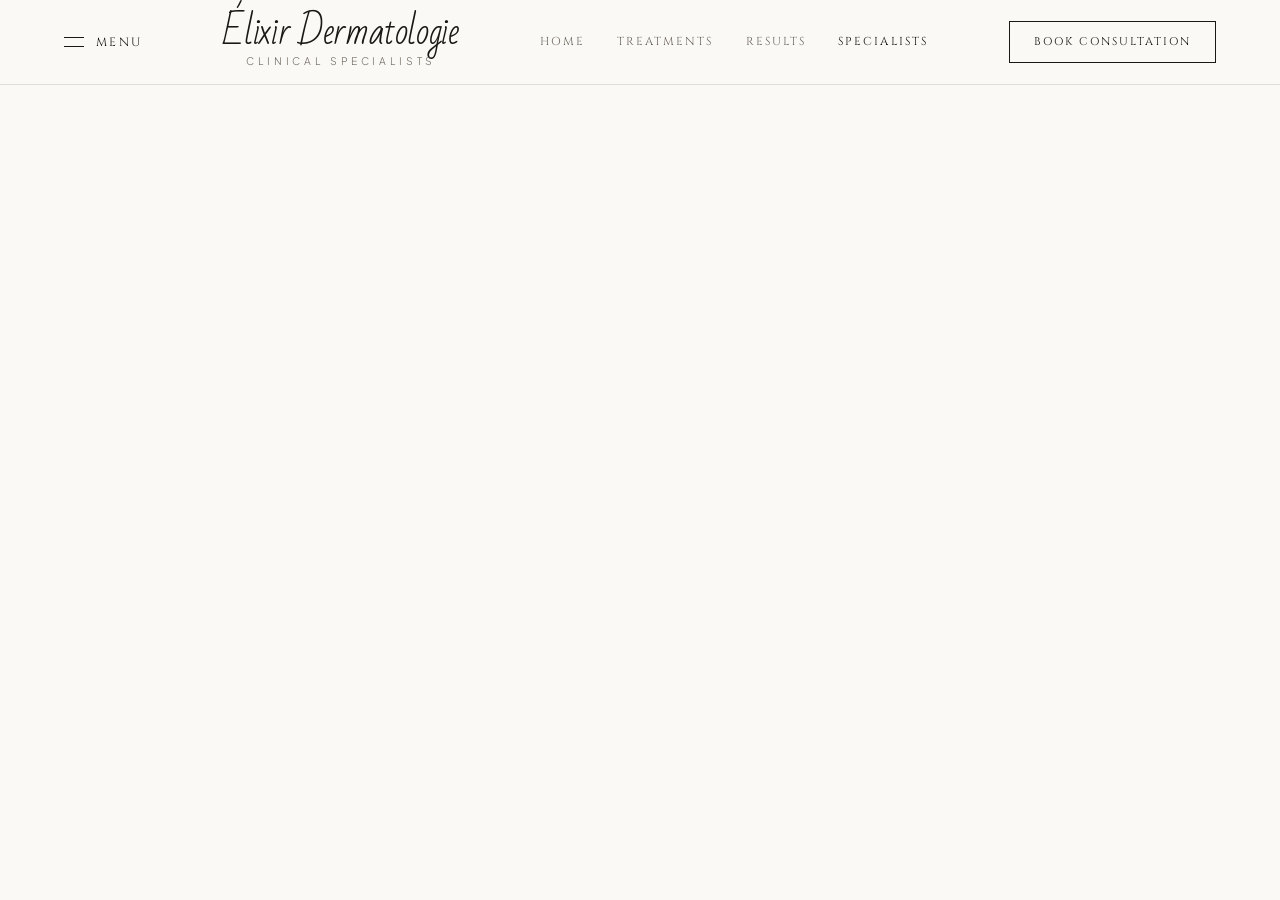
==== about.html @ de14e0e7 "Build luxury skincare treatments portfolio gallery with Bad Script typography and 4 master pages" ====
<!DOCTYPE html>
<html lang="en">
<head>
  <meta charset="UTF-8">
  <meta http-equiv="refresh" content="0; url=specialists.html">
  <title>Clinic Philosophy — Élixir Dermatologie</title>
  <link rel="stylesheet" href="css/style.css">
</head>
<body>
  <script>window.location.href = "specialists.html";</script>
</body>
</html>
---- css/style.css ----
@import url('https://fonts.googleapis.com/css2?family=Bad+Script&family=Cinzel:wght@400;500;600&family=Cormorant+Garamond:ital,wght@0,300;0,400;0,500;0,600;1,400&family=Plus+Jakarta+Sans:wght@300;400;500;600&display=swap');

:root {
  --bg-primary: #fbf9f5;
  --bg-secondary: #f4efe6;
  --bg-dark: #141210;
  --bg-card: #ffffff;
  --text-main: #1a1816;
  --text-muted: #6e675f;
  --text-light: #f4efe6;
  --text-light-muted: #a39c94;
  --border-color: rgba(26, 24, 22, 0.12);
  --border-light: rgba(244, 239, 230, 0.15);
  --accent: #b08968;
  --accent-hover: #8d6946;
  --accent-soft: rgba(176, 137, 104, 0.12);
  --font-serif: 'Cormorant Garamond', Georgia, serif;
  --font-sans: 'Plus Jakarta Sans', -apple-system, BlinkMacSystemFont, sans-serif;
  --font-display: 'Cinzel', serif;
  --font-script: 'Bad Script', cursive;
  --transition: all 0.4s cubic-bezier(0.16, 1, 0.3, 1);
  --shadow-subtle: 0 16px 40px rgba(26, 24, 22, 0.05);
  --shadow-hover: 0 24px 50px rgba(26, 24, 22, 0.09);
}

* {
  box-sizing: border-box;
  margin: 0;
  padding: 0;
}

html {
  scroll-behavior: smooth;
  font-size: 16px;
}

body {
  background-color: var(--bg-primary);
  color: var(--text-main);
  font-family: var(--font-sans);
  font-weight: 300;
  line-height: 1.7;
  letter-spacing: -0.01em;
  -webkit-font-smoothing: antialiased;
  overflow-x: hidden;
}

a {
  color: inherit;
  text-decoration: none;
  transition: var(--transition);
}

img {
  max-width: 100%;
  height: auto;
  display: block;
}

button, input, select, textarea {
  font-family: inherit;
  font-size: inherit;
}

.container {
  width: min(1320px, 90%);
  margin: 0 auto;
}

/* Handwritten Signature Script Typography */
.script, span.script, em.script {
  font-family: var(--font-script);
  font-style: normal;
  font-weight: 400;
  color: var(--accent);
  display: inline-block;
  font-size: 1.15em;
  line-height: 0.9;
  letter-spacing: 0;
}

.handwritten-note {
  font-family: var(--font-script);
  font-size: 1.35rem;
  color: var(--accent);
  line-height: 1.4;
  margin: 10px 0;
}

/* ==========================================================================
   Header & Gallery Navigation Overlay
   ========================================================================== */
.header-gallery {
  position: fixed;
  top: 0;
  left: 0;
  width: 100%;
  z-index: 100;
  background: rgba(251, 249, 245, 0.88);
  backdrop-filter: blur(18px);
  -webkit-backdrop-filter: blur(18px);
  border-bottom: 1px solid var(--border-color);
  transition: padding 0.3s ease, background 0.3s ease, height 0.3s ease;
}

.header-gallery.scrolled {
  background: rgba(251, 249, 245, 0.96);
  box-shadow: 0 10px 30px rgba(0, 0, 0, 0.04);
}

.header-inner {
  height: 84px;
  display: flex;
  align-items: center;
  justify-content: space-between;
  transition: height 0.3s ease;
}

.header-gallery.scrolled .header-inner {
  height: 68px;
}

.menu-trigger {
  display: flex;
  align-items: center;
  gap: 12px;
  background: none;
  border: none;
  cursor: pointer;
  font-family: var(--font-display);
  font-size: 0.75rem;
  letter-spacing: 0.2em;
  text-transform: uppercase;
  color: var(--text-main);
  padding: 8px 0;
}

.menu-trigger .menu-icon {
  width: 20px;
  height: 10px;
  display: flex;
  flex-direction: column;
  justify-content: space-between;
}

.menu-trigger .menu-icon span {
  display: block;
  height: 1px;
  width: 100%;
  background-color: var(--text-main);
  transition: var(--transition);
}

.menu-trigger:hover .menu-icon span:first-child {
  transform: translateY(2px);
}
.menu-trigger:hover .menu-icon span:last-child {
  transform: translateY(-2px);
}

.brand-logo {
  text-align: center;
}

.brand-logo a {
  font-family: var(--font-script);
  font-size: 2.2rem;
  font-weight: 400;
  letter-spacing: -0.01em;
  color: var(--text-main);
  display: block;
  line-height: 1;
  transition: var(--transition);
}

.brand-logo a:hover {
  color: var(--accent);
}

.brand-logo span {
  display: block;
  font-family: var(--font-sans);
  font-size: 0.65rem;
  letter-spacing: 0.35em;
  text-transform: uppercase;
  color: var(--text-muted);
  margin-top: 2px;
}

.nav-links-desktop {
  display: flex;
  align-items: center;
  gap: 32px;
}

.nav-links-desktop a {
  font-family: var(--font-display);
  font-size: 0.72rem;
  letter-spacing: 0.18em;
  text-transform: uppercase;
  color: var(--text-muted);
  transition: var(--transition);
}

.nav-links-desktop a:hover,
.nav-links-desktop a.active {
  color: var(--text-main);
}

.header-cta {
  display: inline-flex;
  align-items: center;
  justify-content: center;
  padding: 10px 24px;
  border: 1px solid var(--text-main);
  font-family: var(--font-display);
  font-size: 0.7rem;
  letter-spacing: 0.18em;
  text-transform: uppercase;
  color: var(--text-main);
  transition: var(--transition);
}

.header-cta:hover {
  background-color: var(--text-main);
  color: var(--bg-primary);
  box-shadow: 0 8px 20px rgba(0, 0, 0, 0.1);
}

/* Fullscreen Gallery Overlay */
.gallery-overlay {
  position: fixed;
  top: 0;
  left: 0;
  width: 100%;
  height: 100vh;
  background-color: var(--bg-dark);
  color: var(--text-light);
  z-index: 1000;
  opacity: 0;
  visibility: hidden;
  transition: opacity 0.5s cubic-bezier(0.16, 1, 0.3, 1), visibility 0.5s;
  overflow-y: auto;
}

.gallery-overlay.active {
  opacity: 1;
  visibility: visible;
}

.overlay-header {
  height: 84px;
  display: flex;
  align-items: center;
  justify-content: space-between;
  border-bottom: 1px solid var(--border-light);
}

.close-trigger {
  background: none;
  border: none;
  color: var(--text-light);
  font-family: var(--font-display);
  font-size: 0.75rem;
  letter-spacing: 0.2em;
  cursor: pointer;
  display: flex;
  align-items: center;
  gap: 10px;
}

.overlay-body {
  display: grid;
  grid-template-columns: 1.5fr 1fr;
  gap: 60px;
  padding: 80px 0;
}

.overlay-nav {
  display: flex;
  flex-direction: column;
  gap: 20px;
}

.overlay-nav a {
  font-family: var(--font-serif);
  font-size: clamp(2.2rem, 5vw, 4rem);
  font-weight: 300;
  color: var(--text-light-muted);
  display: flex;
  align-items: baseline;
  gap: 24px;
  transition: var(--transition);
  padding-bottom: 12px;
  border-bottom: 1px solid rgba(255, 255, 255, 0.05);
}

.overlay-nav a span.num {
  font-family: var(--font-sans);
  font-size: 0.85rem;
  letter-spacing: 0.2em;
  color: var(--accent);
}

.overlay-nav a:hover,
.overlay-nav a.active {
  color: var(--text-light);
  padding-left: 20px;
  border-bottom-color: var(--accent);
}

.overlay-info {
  display: flex;
  flex-direction: column;
  justify-content: space-between;
  border-left: 1px solid var(--border-light);
  padding-left: 40px;
}

.overlay-info h4 {
  font-family: var(--font-display);
  font-size: 0.8rem;
  letter-spacing: 0.25em;
  text-transform: uppercase;
  color: var(--accent);
  margin-bottom: 20px;
}

.overlay-info p {
  color: var(--text-light-muted);
  font-size: 0.95rem;
  line-height: 1.8;
  margin-bottom: 30px;
}

.overlay-meta-item {
  margin-bottom: 24px;
}

.overlay-meta-item span {
  display: block;
  font-size: 0.75rem;
  letter-spacing: 0.15em;
  text-transform: uppercase;
  color: var(--text-light-muted);
  margin-bottom: 4px;
}

.overlay-meta-item strong {
  font-family: var(--font-serif);
  font-size: 1.25rem;
  font-weight: 400;
  color: var(--text-light);
}

/* ==========================================================================
   Typography & Common Elements
   ========================================================================== */
.eyebrow {
  font-family: var(--font-display);
  font-size: 0.75rem;
  letter-spacing: 0.3em;
  text-transform: uppercase;
  color: var(--accent);
  margin-bottom: 16px;
  display: block;
}

h1, h2, h3, h4 {
  font-family: var(--font-serif);
  font-weight: 300;
  line-height: 1.15;
  color: var(--text-main);
}

h1 {
  font-size: clamp(2.8rem, 5.8vw, 5.2rem);
  letter-spacing: -0.02em;
}

h2 {
  font-size: clamp(2.2rem, 3.8vw, 3.6rem);
}

h3 {
  font-size: clamp(1.6rem, 2.5vw, 2.2rem);
}

p.lead {
  font-size: 1.15rem;
  color: var(--text-muted);
  line-height: 1.8;
  font-weight: 300;
}

/* Buttons */
.btn-gallery {
  display: inline-flex;
  align-items: center;
  gap: 16px;
  padding: 16px 36px;
  border: 1px solid var(--text-main);
  background: transparent;
  color: var(--text-main);
  font-family: var(--font-display);
  font-size: 0.75rem;
  letter-spacing: 0.2em;
  text-transform: uppercase;
  cursor: pointer;
  transition: var(--transition);
}

.btn-gallery:hover {
  background-color: var(--text-main);
  color: var(--bg-primary);
  box-shadow: 0 10px 25px rgba(0, 0, 0, 0.1);
}

.btn-gallery.btn-dark {
  border-color: var(--text-light);
  color: var(--text-light);
}

.btn-gallery.btn-dark:hover {
  background-color: var(--text-light);
  color: var(--bg-dark);
}

.btn-gallery.btn-accent {
  border-color: var(--accent);
  background-color: var(--accent);
  color: #ffffff;
}

.btn-gallery.btn-accent:hover {
  background-color: var(--accent-hover);
  border-color: var(--accent-hover);
  box-shadow: 0 10px 25px rgba(176, 137, 104, 0.3);
}

.link-arrow {
  display: inline-flex;
  align-items: center;
  gap: 8px;
  font-family: var(--font-display);
  font-size: 0.75rem;
  letter-spacing: 0.2em;
  text-transform: uppercase;
  color: var(--text-main);
  border-bottom: 1px solid var(--border-color);
  padding-bottom: 4px;
}

.link-arrow:hover {
  color: var(--accent);
  border-bottom-color: var(--accent);
  gap: 14px;
}

/* Modal Popup */
.modal-wrapper {
  position: fixed;
  top: 0;
  left: 0;
  width: 100%;
  height: 100vh;
  background-color: rgba(20, 18, 16, 0.85);
  backdrop-filter: blur(12px);
  z-index: 2000;
  display: flex;
  align-items: center;
  justify-content: center;
  opacity: 0;
  visibility: hidden;
  transition: opacity 0.4s ease, visibility 0.4s;
  padding: 20px;
}

.modal-wrapper.active {
  opacity: 1;
  visibility: visible;
}

.modal-content-box {
  background-color: var(--bg-primary);
  border: 1px solid var(--border-color);
  width: min(840px, 95%);
  max-height: 90vh;
  overflow-y: auto;
  padding: 50px;
  position: relative;
  box-shadow: 0 30px 60px rgba(0, 0, 0, 0.25);
}

.modal-close-btn {
  position: absolute;
  top: 24px;
  right: 24px;
  background: none;
  border: none;
  font-size: 1.5rem;
  cursor: pointer;
  color: var(--text-main);
}

/* Page Layout & Sections */
.page-wrapper {
  padding-top: 84px;
}

.section-padding {
  padding: 110px 0;
}

.section-padding-sm {
  padding: 60px 0;
}

.border-top {
  border-top: 1px solid var(--border-color);
}

.border-bottom {
  border-bottom: 1px solid var(--border-color);
}

.bg-secondary {
  background-color: var(--bg-secondary);
}

.bg-dark {
  background-color: var(--bg-dark);
  color: var(--text-light);
}

.bg-dark h1, .bg-dark h2, .bg-dark h3, .bg-dark h4 {
  color: var(--text-light);
}

.bg-dark .eyebrow {
  color: var(--accent);
}

.bg-dark p {
  color: var(--text-light-muted);
}

/* Scroll Reveal Animations */
.reveal {
  opacity: 0;
  transform: translateY(30px);
  transition: opacity 0.8s cubic-bezier(0.16, 1, 0.3, 1), transform 0.8s cubic-bezier(0.16, 1, 0.3, 1);
}

.reveal.active {
  opacity: 1;
  transform: translateY(0);
}

/* Editorial Hero */
.hero-editorial {
  padding: 100px 0 80px;
  position: relative;
}

.hero-grid {
  display: grid;
  grid-template-columns: 1.1fr 0.9fr;
  gap: 70px;
  align-items: center;
}

.hero-content h1 {
  margin-bottom: 24px;
}

.hero-content p {
  margin-bottom: 40px;
  max-width: 580px;
}

.hero-stats {
  display: grid;
  grid-template-columns: repeat(3, 1fr);
  gap: 30px;
  margin-top: 50px;
  padding-top: 35px;
  border-top: 1px solid var(--border-color);
}

.stat-item span {
  display: block;
  font-family: var(--font-display);
  font-size: 0.7rem;
  letter-spacing: 0.2em;
  text-transform: uppercase;
  color: var(--text-muted);
  margin-bottom: 6px;
}

.stat-item strong {
  font-family: var(--font-serif);
  font-size: 2.4rem;
  font-weight: 300;
  color: var(--text-main);
}

.hero-image-wrapper {
  position: relative;
}

.hero-image-frame {
  position: relative;
  overflow: hidden;
  padding-bottom: 130%;
  border: 1px solid var(--border-color);
  box-shadow: var(--shadow-subtle);
  transition: var(--transition);
}

.hero-image-frame img {
  position: absolute;
  top: 0;
  left: 0;
  width: 100%;
  height: 100%;
  object-fit: cover;
  transition: transform 1.2s cubic-bezier(0.16, 1, 0.3, 1);
}

.hero-image-frame:hover img {
  transform: scale(1.05);
}

.hero-image-caption {
  position: absolute;
  bottom: -25px;
  left: -25px;
  background-color: var(--bg-primary);
  border: 1px solid var(--border-color);
  padding: 20px 28px;
  max-width: 300px;
  box-shadow: var(--shadow-subtle);
}

.hero-image-caption span {
  font-family: var(--font-display);
  font-size: 0.65rem;
  letter-spacing: 0.25em;
  text-transform: uppercase;
  color: var(--accent);
  display: block;
  margin-bottom: 4px;
}

.hero-image-caption p {
  font-family: var(--font-serif);
  font-size: 1.15rem;
  color: var(--text-main);
  line-height: 1.3;
}

/* Treatment Spotlight Section */
.spotlight-grid {
  display: grid;
  grid-template-columns: 1fr 1fr;
  gap: 80px;
  align-items: center;
}

.spotlight-media {
  position: relative;
  padding-bottom: 110%;
  overflow: hidden;
  border: 1px solid var(--border-color);
  box-shadow: var(--shadow-subtle);
}

.spotlight-media img {
  position: absolute;
  top: 0;
  left: 0;
  width: 100%;
  height: 100%;
  object-fit: cover;
  transition: transform 1s cubic-bezier(0.16, 1, 0.3, 1);
}

.spotlight-media:hover img {
  transform: scale(1.04);
}

.spotlight-details {
  padding-left: 20px;
}

.treatment-meta-badge {
  display: inline-flex;
  align-items: center;
  gap: 12px;
  font-family: var(--font-display);
  font-size: 0.7rem;
  letter-spacing: 0.25em;
  text-transform: uppercase;
  color: var(--accent);
  margin-bottom: 20px;
}

.spotlight-details h2 {
  margin-bottom: 24px;
}

.spotlight-features {
  margin: 35px 0;
  display: flex;
  flex-direction: column;
  gap: 18px;
}

.feature-item {
  display: flex;
  align-items: flex-start;
  gap: 16px;
  padding-bottom: 16px;
  border-bottom: 1px solid var(--border-color);
}

.feature-item .num {
  font-family: var(--font-display);
  font-size: 0.75rem;
  color: var(--accent);
  margin-top: 4px;
}

.feature-item h4 {
  font-size: 1.2rem;
  margin-bottom: 2px;
}

.feature-item p {
  font-size: 0.9rem;
  color: var(--text-muted);
}

/* Category Filter Bar */
.filter-bar {
  display: flex;
  align-items: center;
  justify-content: center;
  gap: 16px;
  flex-wrap: wrap;
  margin-bottom: 60px;
}

.filter-btn {
  background: none;
  border: 1px solid var(--border-color);
  padding: 10px 24px;
  font-family: var(--font-display);
  font-size: 0.7rem;
  letter-spacing: 0.2em;
  text-transform: uppercase;
  color: var(--text-muted);
  cursor: pointer;
  transition: var(--transition);
}

.filter-btn:hover,
.filter-btn.active {
  background-color: var(--text-main);
  color: var(--bg-primary);
  border-color: var(--text-main);
  box-shadow: 0 6px 15px rgba(0, 0, 0, 0.08);
}

/* Gallery Grid (Thin Borders) */
.gallery-grid {
  display: grid;
  grid-template-columns: repeat(3, 1fr);
  gap: 40px;
}

.gallery-grid-2 {
  grid-template-columns: repeat(2, 1fr);
}

.gallery-card {
  background-color: var(--bg-primary);
  border: 1px solid var(--border-color);
  transition: var(--transition);
  display: flex;
  flex-direction: column;
}

.gallery-card:hover {
  border-color: var(--text-main);
  transform: translateY(-6px);
  box-shadow: var(--shadow-hover);
}

.card-media {
  position: relative;
  padding-bottom: 125%;
  overflow: hidden;
  background-color: #eee;
}

.card-media img {
  position: absolute;
  top: 0;
  left: 0;
  width: 100%;
  height: 100%;
  object-fit: cover;
  transition: transform 0.8s cubic-bezier(0.16, 1, 0.3, 1);
}

.gallery-card:hover .card-media img {
  transform: scale(1.06);
}

.card-category {
  position: absolute;
  top: 20px;
  left: 20px;
  background-color: rgba(251, 249, 245, 0.92);
  backdrop-filter: blur(8px);
  padding: 6px 14px;
  font-family: var(--font-display);
  font-size: 0.65rem;
  letter-spacing: 0.2em;
  text-transform: uppercase;
  color: var(--text-main);
}

.card-content {
  padding: 30px 24px;
  display: flex;
  flex-direction: column;
  flex-grow: 1;
}

.card-code {
  font-family: var(--font-display);
  font-size: 0.65rem;
  letter-spacing: 0.25em;
  color: var(--accent);
  margin-bottom: 8px;
}

.card-content h3 {
  margin-bottom: 12px;
}

.card-content p {
  font-size: 0.9rem;
  color: var(--text-muted);
  line-height: 1.6;
  margin-bottom: 24px;
  flex-grow: 1;
}

.card-footer {
  display: flex;
  align-items: center;
  justify-content: space-between;
  padding-top: 18px;
  border-top: 1px solid var(--border-color);
  font-size: 0.8rem;
  color: var(--text-muted);
}

/* Before / After Clinical Slider & Storytelling */
.before-after-container {
  position: relative;
  width: 100%;
  max-width: 960px;
  margin: 0 auto;
  aspect-ratio: 16 / 9;
  overflow: hidden;
  border: 1px solid var(--border-color);
  user-select: none;
  box-shadow: var(--shadow-subtle);
}

.ba-image {
  position: absolute;
  top: 0;
  left: 0;
  width: 100%;
  height: 100%;
}

.ba-image img {
  width: 100%;
  height: 100%;
  object-fit: cover;
  pointer-events: none;
}

.ba-before {
  z-index: 2;
  width: 50%;
  overflow: hidden;
}

.ba-before img {
  width: var(--ba-width, 960px);
  max-width: none;
}

.ba-label {
  position: absolute;
  bottom: 24px;
  padding: 6px 16px;
  background-color: rgba(20, 18, 16, 0.85);
  backdrop-filter: blur(8px);
  color: var(--text-light);
  font-family: var(--font-display);
  font-size: 0.65rem;
  letter-spacing: 0.25em;
  text-transform: uppercase;
  z-index: 4;
}

.ba-before .ba-label {
  left: 24px;
}

.ba-after .ba-label {
  right: 24px;
}

.ba-slider-handle {
  position: absolute;
  top: 0;
  bottom: 0;
  left: 50%;
  width: 2px;
  background-color: #ffffff;
  z-index: 5;
  cursor: ew-resize;
  transform: translateX(-50%);
}

.ba-handle-circle {
  position: absolute;
  top: 50%;
  left: 50%;
  transform: translate(-50%, -50%);
  width: 44px;
  height: 44px;
  border-radius: 50%;
  background-color: #ffffff;
  color: var(--bg-dark);
  display: flex;
  align-items: center;
  justify-content: center;
  box-shadow: 0 4px 20px rgba(0, 0, 0, 0.3);
  font-size: 0.8rem;
}

/* Specialist Showcase */
.specialist-card {
  display: grid;
  grid-template-columns: 0.9fr 1.1fr;
  gap: 60px;
  align-items: center;
  padding: 40px;
  background-color: var(--bg-card);
  border: 1px solid var(--border-color);
  margin-bottom: 40px;
  box-shadow: var(--shadow-subtle);
  transition: var(--transition);
}

.specialist-card:hover {
  box-shadow: var(--shadow-hover);
}

.specialist-portrait {
  position: relative;
  padding-bottom: 120%;
  overflow: hidden;
  border: 1px solid var(--border-color);
}

.specialist-portrait img {
  position: absolute;
  top: 0;
  left: 0;
  width: 100%;
  height: 100%;
  object-fit: cover;
  transition: transform 1s cubic-bezier(0.16, 1, 0.3, 1);
}

.specialist-card:hover .specialist-portrait img {
  transform: scale(1.04);
}

.specialist-info h3 {
  margin-bottom: 6px;
}

.specialist-title {
  font-family: var(--font-display);
  font-size: 0.75rem;
  letter-spacing: 0.2em;
  text-transform: uppercase;
  color: var(--accent);
  display: block;
  margin-bottom: 24px;
}

.specialist-bio {
  color: var(--text-muted);
  margin-bottom: 30px;
  line-height: 1.8;
}

.specialist-credentials {
  display: flex;
  gap: 30px;
  margin-bottom: 30px;
  padding: 20px 0;
  border-top: 1px solid var(--border-color);
  border-bottom: 1px solid var(--border-color);
}

.cred-item span {
  display: block;
  font-size: 0.75rem;
  color: var(--text-muted);
  text-transform: uppercase;
  letter-spacing: 0.1em;
}

.cred-item strong {
  font-family: var(--font-serif);
  font-size: 1.1rem;
  font-weight: 400;
  color: var(--text-main);
}

/* Forms & Inputs */
.form-group {
  margin-bottom: 24px;
}

.form-group label {
  display: block;
  font-family: var(--font-display);
  font-size: 0.75rem;
  letter-spacing: 0.2em;
  text-transform: uppercase;
  color: var(--text-main);
  margin-bottom: 8px;
}

.form-control {
  width: 100%;
  padding: 16px 20px;
  background-color: transparent;
  border: 1px solid var(--border-color);
  font-size: 0.95rem;
  color: var(--text-main);
  transition: var(--transition);
  outline: none;
}

.form-control:focus {
  border-color: var(--text-main);
  background-color: #ffffff;
  box-shadow: 0 0 0 4px rgba(176, 137, 104, 0.15);
}

.form-row {
  display: grid;
  grid-template-columns: 1fr 1fr;
  gap: 20px;
}

/* Luxury Editorial Footer */
.footer-editorial {
  background-color: var(--bg-dark);
  color: var(--text-light);
  padding: 120px 0 50px;
  border-top: 1px solid var(--border-light);
}

.footer-hero-callout {
  text-align: center;
  max-width: 750px;
  margin: 0 auto 90px;
}

.footer-hero-callout h2 {
  font-size: clamp(2.5rem, 5vw, 4.2rem);
  color: var(--text-light);
  margin-bottom: 24px;
}

.footer-hero-callout p {
  color: var(--text-light-muted);
  font-size: 1.1rem;
  margin-bottom: 40px;
}

.footer-nav-grid {
  display: grid;
  grid-template-columns: repeat(4, 1fr);
  gap: 30px;
  padding-bottom: 80px;
  border-bottom: 1px solid var(--border-light);
}

.footer-col h5 {
  font-family: var(--font-display);
  font-size: 0.75rem;
  letter-spacing: 0.25em;
  text-transform: uppercase;
  color: var(--accent);
  margin-bottom: 24px;
}

.footer-col ul {
  list-style: none;
}

.footer-col li {
  margin-bottom: 12px;
}

.footer-col a {
  font-size: 0.95rem;
  color: var(--text-light-muted);
}

.footer-col a:hover {
  color: var(--text-light);
  padding-left: 4px;
}

.footer-bottom {
  display: flex;
  align-items: center;
  justify-content: space-between;
  padding-top: 40px;
  font-size: 0.8rem;
  color: var(--text-light-muted);
}

.footer-bottom-links {
  display: flex;
  gap: 24px;
}

/* Responsive Styles */
@media (max-width: 1024px) {
  .hero-grid, .spotlight-grid, .specialist-card {
    grid-template-columns: 1fr;
    gap: 50px;
  }

  .gallery-grid {
    grid-template-columns: repeat(2, 1fr);
  }

  .overlay-body {
    grid-template-columns: 1fr;
  }

  .overlay-info {
    border-left: none;
    padding-left: 0;
    border-top: 1px solid var(--border-light);
    padding-top: 40px;
  }

  .nav-links-desktop {
    display: none;
  }

  .footer-nav-grid {
    grid-template-columns: repeat(2, 1fr);
  }
}

@media (max-width: 768px) {
  .gallery-grid, .gallery-grid-2 {
    grid-template-columns: 1fr;
  }

  .form-row {
    grid-template-columns: 1fr;
  }

  .footer-nav-grid {
    grid-template-columns: 1fr 1fr;
  }

  .footer-bottom {
    flex-direction: column;
    gap: 20px;
    align-items: flex-start;
  }

  .header-cta {
    padding: 8px 14px;
    font-size: 0.65rem;
  }

  .brand-logo a {
    font-size: 1.8rem;
  }
}
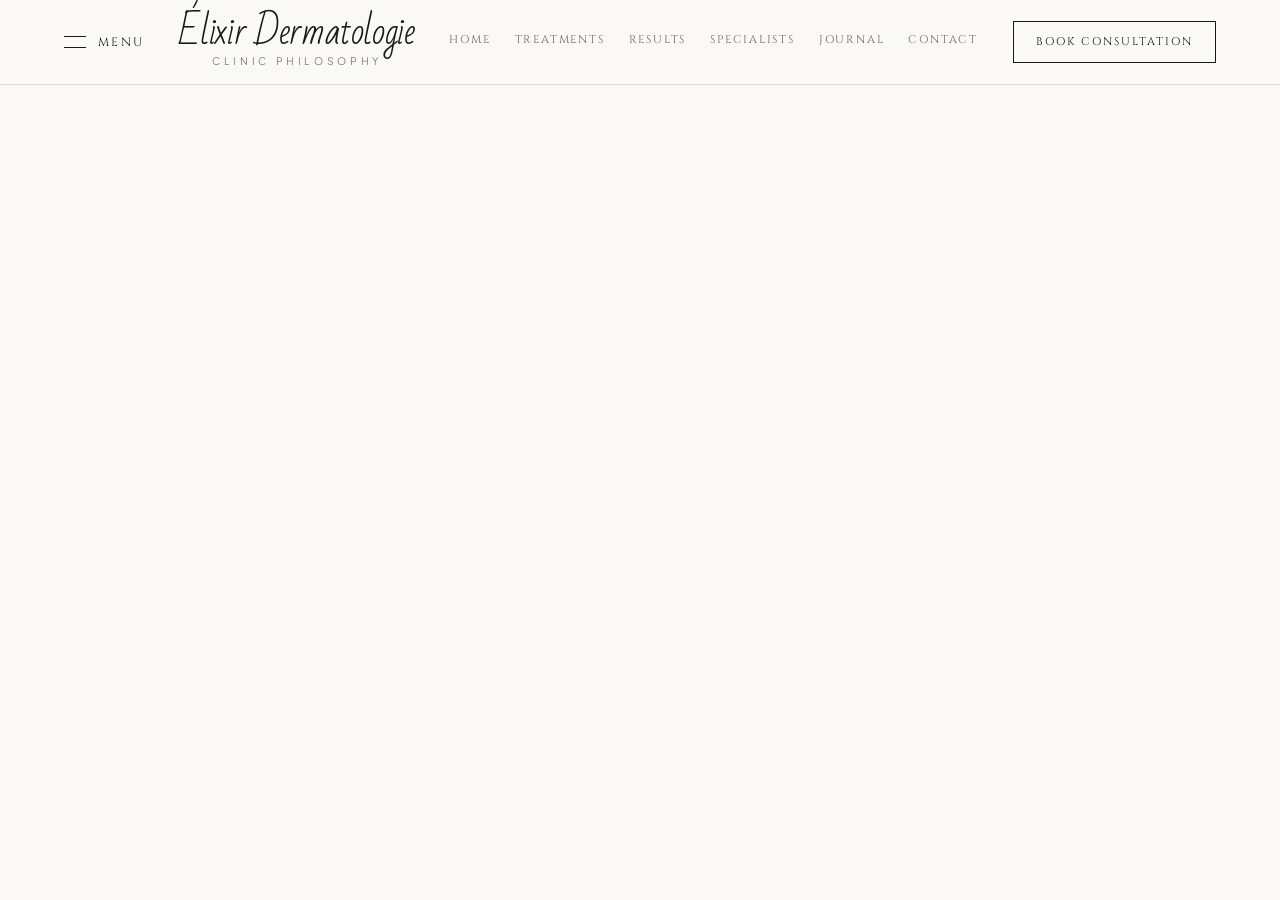
==== commit ec130ea3: "Populate all 14 pages with rich content, active nav highlighting, footer newsletter, 3 social SVG ic" ====
--- a/about.html
+++ b/about.html
@@ -2,11 +2,169 @@
 <html lang="en">
 <head>
   <meta charset="UTF-8">
-  <meta http-equiv="refresh" content="0; url=specialists.html">
-  <title>Clinic Philosophy — Élixir Dermatologie</title>
+  <meta name="viewport" content="width=device-width, initial-scale=1.0">
+  <title>About & Philosophy — Élixir Dermatologie</title>
+  <meta name="description" content="Discover our clinic philosophy, architectural studio spaces, scientific standards, and approach to medical skincare.">
   <link rel="stylesheet" href="css/style.css">
 </head>
 <body>
-  <script>window.location.href = "specialists.html";</script>
+
+  <!-- Header -->
+  <header class="header-gallery">
+    <div class="container header-inner">
+      <button class="menu-trigger" aria-label="Open Navigation Menu">
+        <div class="menu-icon">
+          <span></span>
+          <span></span>
+        </div>
+        <span>Menu</span>
+      </button>
+
+      <div class="brand-logo">
+        <a href="index.html">Élixir Dermatologie</a>
+        <span>Clinic Philosophy</span>
+      </div>
+
+      <nav class="nav-links-desktop">
+        <a href="index.html">Home</a>
+        <a href="treatments.html">Treatments</a>
+        <a href="results.html">Results</a>
+        <a href="specialists.html">Specialists</a>
+        <a href="trends.html">Journal</a>
+        <a href="contact.html">Contact</a>
+      </nav>
+
+      <a href="contact.html" class="header-cta">Book Consultation</a>
+    </div>
+  </header>
+
+  <!-- Overlay -->
+  <div class="gallery-overlay" id="menuOverlay">
+    <div class="container">
+      <div class="overlay-header">
+        <div class="brand-logo" style="text-align: left;">
+          <a href="index.html" style="color: #fff; font-family: var(--font-script);">Élixir Dermatologie</a>
+        </div>
+        <button class="close-trigger" aria-label="Close Menu">
+          <span>Close</span> ✕
+        </button>
+      </div>
+
+      <div class="overlay-body">
+        <nav class="overlay-nav">
+          <a href="index.html"><span class="num">01</span> Home Gallery</a>
+          <a href="treatments.html"><span class="num">02</span> Treatments Collection</a>
+          <a href="results.html"><span class="num">03</span> Results Archive</a>
+          <a href="specialists.html"><span class="num">04</span> Clinical Specialists</a>
+          <a href="about.html" class="active"><span class="num">05</span> Clinic Philosophy</a>
+          <a href="trends.html"><span class="num">06</span> Editorial Journal</a>
+          <a href="contact.html"><span class="num">07</span> Book Consultation</a>
+        </nav>
+      </div>
+    </div>
+  </header>
+
+  <div class="page-wrapper">
+    <!-- Hero -->
+    <section class="section-padding-sm border-bottom">
+      <div class="container" style="text-align: center; max-width: 850px;">
+        <span class="eyebrow">Dermatology × Architectural Serenity</span>
+        <h1>A Sanctuary for <span class="script">Clinical Excellence</span>.</h1>
+        <p class="lead">Élixir Dermatologie was founded to redefine the clinical skincare experience. We merged the sterile precision of a research hospital with the quiet sanctuary of a private luxury editorial gallery.</p>
+      </div>
+    </section>
+
+    <!-- Clinic Environment Gallery Grid -->
+    <section class="section-padding border-bottom">
+      <div class="container">
+        <div style="margin-bottom: 50px; text-align: center;">
+          <span class="eyebrow">Our Ateliers</span>
+          <h2>Designed for Total Privacy & Serenity</h2>
+        </div>
+
+        <div class="gallery-grid">
+          <div class="gallery-card">
+            <div class="card-media">
+              <img src="https://images.unsplash.com/photo-1629909613654-28e377c37b09?auto=format&fit=crop&w=800&q=85" alt="Luxury dermatological consultation suite">
+            </div>
+            <div class="card-content">
+              <h3>Private Consultation Suites</h3>
+              <p>Soundproofed architectural suites equipped with 3D Visia multispectral diagnostic scanners and acoustic ambient dampening.</p>
+            </div>
+          </div>
+
+          <div class="gallery-card">
+            <div class="card-media">
+              <img src="https://images.unsplash.com/photo-1519494026892-80bbd2d6fd0d?auto=format&fit=crop&w=800&q=85" alt="Clinical laser room">
+            </div>
+            <div class="card-content">
+              <h3>Sterile Laser Laboratories</h3>
+              <p>Positive-pressure HEPA air filtration systems ensuring zero airborne particulates during energetic laser and micro-needling protocols.</p>
+            </div>
+          </div>
+
+          <div class="gallery-card">
+            <div class="card-media">
+              <img src="https://images.unsplash.com/photo-1584515979956-d9f6e5d09982?auto=format&fit=crop&w=800&q=85" alt="Aesthetic recovery lounge">
+            </div>
+            <div class="card-content">
+              <h3>Post-Procedure Recovery Lounges</h3>
+              <p>Private recovery alcoves providing bio-mimetic lipid mask application and LED photomodulation recovery light therapy.</p>
+            </div>
+          </div>
+        </div>
+      </div>
+    </section>
+  </div>
+
+  <!-- Minimal Footer with Newsletter & 3 Social Icons -->
+  <footer class="footer-editorial">
+    <div class="container">
+      <div class="footer-newsletter-wrap">
+        <div class="newsletter-info">
+          <h3>Stay updated with <span class="script" style="color: var(--accent);">skin intelligence</span>.</h3>
+          <p>Receive our monthly research dossier on picosecond laser physics, polynucleotides, and barrier care.</p>
+        </div>
+        <form class="newsletter-form" onsubmit="event.preventDefault(); alert('Thank you for subscribing to Élixir Dermatologie Journal.'); this.reset();">
+          <input type="email" class="newsletter-input" placeholder="Enter your email address..." required>
+          <button type="submit" class="btn-gallery btn-accent" style="padding: 14px 28px;">Subscribe</button>
+        </form>
+      </div>
+
+      <div class="footer-minimal-nav">
+        <div class="brand-logo" style="text-align: left;">
+          <a href="index.html" style="color: #fff; font-family: var(--font-script); font-size: 2rem;">Élixir Dermatologie</a>
+        </div>
+
+        <div class="footer-links-minimal">
+          <a href="index.html">Home</a>
+          <a href="treatments.html">Treatments</a>
+          <a href="results.html">Results Archive</a>
+          <a href="specialists.html">Specialists</a>
+          <a href="trends.html">Journal</a>
+          <a href="contact.html">Book Consultation</a>
+        </div>
+
+        <div class="footer-social-icons">
+          <a href="#" class="social-icon-btn" aria-label="Instagram">
+            <svg viewBox="0 0 24 24"><path d="M12 2.163c3.204 0 3.584.012 4.85.07 3.252.148 4.771 1.691 4.919 4.919.058 1.265.069 1.645.069 4.849 0 3.205-.012 3.584-.069 4.849-.149 3.225-1.664 4.771-4.919 4.919-1.266.058-1.644.07-4.85.07-3.204 0-3.584-.012-4.849-.07-3.26-.149-4.771-1.699-4.919-4.92-.058-1.265-.07-1.644-.07-4.849 0-3.204.013-3.583.07-4.849.149-3.227 1.664-4.771 4.919-4.919 1.266-.057 1.645-.069 4.849-.069zm0-2.163c-3.259 0-3.667.014-4.947.072-4.358.2-6.78 2.618-6.98 6.98-.059 1.281-.073 1.689-.073 4.948 0 3.259.014 3.668.072 4.948.2 4.358 2.618 6.78 6.98 6.98 1.281.058 1.689.072 4.948.072 3.259 0 3.668-.014 4.948-.072 4.354-.2 6.782-2.618 6.979-6.98.059-1.28.073-1.689.073-4.948 0-3.259-.014-3.667-.072-4.947-.196-4.354-2.617-6.78-6.979-6.98-1.281-.059-1.69-.073-4.949-.073zm0 5.838c-3.403 0-6.162 2.759-6.162 6.162s2.759 6.163 6.162 6.163 6.162-2.759 6.162-6.163c0-3.403-2.759-6.162-6.162-6.162zm0 10.162c-2.209 0-4-1.79-4-4 0-2.209 1.791-4 4-4s4 1.791 4 4c0 2.21-1.791 4-4 4zm6.406-11.845c-.796 0-1.441.645-1.441 1.44s.645 1.44 1.441 1.44c.795 0 1.439-.645 1.439-1.44s-.644-1.44-1.439-1.44z"/></svg>
+          </a>
+          <a href="#" class="social-icon-btn" aria-label="LinkedIn">
+            <svg viewBox="0 0 24 24"><path d="M19 0h-14c-2.761 0-5 2.239-5 5v14c0 2.761 2.239 5 5 5h14c2.762 0 5-2.239 5-5v-14c0-2.761-2.238-5-5-5zm-11 19h-3v-11h3v11zm-1.5-12.268c-.966 0-1.75-.79-1.75-1.764s.784-1.764 1.75-1.764 1.75.79 1.75 1.764-.783 1.764-1.75 1.764zm13.5 12.268h-3v-5.604c0-3.368-4-3.113-4 0v5.604h-3v-11h3v1.765c1.396-2.586 7-2.777 7 2.476v6.759z"/></svg>
+          </a>
+          <a href="trends.html" class="social-icon-btn" aria-label="Journal">
+            <svg viewBox="0 0 24 24"><path d="M19 3h-14c-1.1 0-2 .9-2 2v14c0 1.1.9 2 2 2h14c1.1 0 2-.9 2-2v-14c0-1.1-.9-2-2-2zm-2 10h-10v-2h10v2zm0-4h-10v-2h10v2zm-4 8h-6v-2h6v2z"/></svg>
+          </a>
+        </div>
+      </div>
+
+      <div class="footer-bottom">
+        <div>© <span data-year>2026</span> Élixir Dermatologie. All rights reserved.</div>
+        <div>Paris • Geneva • New York</div>
+      </div>
+    </div>
+  </footer>
+
+  <script src="js/main.js"></script>
 </body>
 </html>
--- a/css/style.css
+++ b/css/style.css
@@ -113,6 +113,7 @@
   display: flex;
   align-items: center;
   justify-content: space-between;
+  gap: 20px;
   transition: height 0.3s ease;
 }
 
@@ -136,8 +137,8 @@
 }
 
 .menu-trigger .menu-icon {
-  width: 20px;
-  height: 10px;
+  width: 22px;
+  height: 12px;
   display: flex;
   flex-direction: column;
   justify-content: space-between;
@@ -190,16 +191,29 @@
 .nav-links-desktop {
   display: flex;
   align-items: center;
-  gap: 32px;
+  gap: 24px;
 }
 
 .nav-links-desktop a {
   font-family: var(--font-display);
-  font-size: 0.72rem;
-  letter-spacing: 0.18em;
+  font-size: 0.7rem;
+  letter-spacing: 0.16em;
   text-transform: uppercase;
   color: var(--text-muted);
   transition: var(--transition);
+  position: relative;
+  padding-bottom: 4px;
+}
+
+.nav-links-desktop a::after {
+  content: '';
+  position: absolute;
+  bottom: 0;
+  left: 0;
+  width: 0;
+  height: 1px;
+  background-color: var(--accent);
+  transition: width 0.3s ease;
 }
 
 .nav-links-desktop a:hover,
@@ -207,11 +221,16 @@
   color: var(--text-main);
 }
 
+.nav-links-desktop a.active::after,
+.nav-links-desktop a:hover::after {
+  width: 100%;
+}
+
 .header-cta {
   display: inline-flex;
   align-items: center;
   justify-content: center;
-  padding: 10px 24px;
+  padding: 10px 22px;
   border: 1px solid var(--text-main);
   font-family: var(--font-display);
   font-size: 0.7rem;
@@ -219,6 +238,7 @@
   text-transform: uppercase;
   color: var(--text-main);
   transition: var(--transition);
+  white-space: nowrap;
 }
 
 .header-cta:hover {
@@ -227,7 +247,7 @@
   box-shadow: 0 8px 20px rgba(0, 0, 0, 0.1);
 }
 
-/* Fullscreen Gallery Overlay */
+/* Fullscreen Gallery Overlay (Hamburger Menu) */
 .gallery-overlay {
   position: fixed;
   top: 0;
@@ -273,31 +293,31 @@
   display: grid;
   grid-template-columns: 1.5fr 1fr;
   gap: 60px;
-  padding: 80px 0;
+  padding: 60px 0;
 }
 
 .overlay-nav {
   display: flex;
   flex-direction: column;
-  gap: 20px;
+  gap: 14px;
 }
 
 .overlay-nav a {
   font-family: var(--font-serif);
-  font-size: clamp(2.2rem, 5vw, 4rem);
+  font-size: clamp(1.6rem, 3.2vw, 2.6rem);
   font-weight: 300;
   color: var(--text-light-muted);
   display: flex;
   align-items: baseline;
-  gap: 24px;
-  transition: var(--transition);
-  padding-bottom: 12px;
+  gap: 20px;
+  transition: var(--transition);
+  padding-bottom: 8px;
   border-bottom: 1px solid rgba(255, 255, 255, 0.05);
 }
 
 .overlay-nav a span.num {
   font-family: var(--font-sans);
-  font-size: 0.85rem;
+  font-size: 0.75rem;
   letter-spacing: 0.2em;
   color: var(--accent);
 }
@@ -305,7 +325,7 @@
 .overlay-nav a:hover,
 .overlay-nav a.active {
   color: var(--text-light);
-  padding-left: 20px;
+  padding-left: 16px;
   border-bottom-color: var(--accent);
 }
 
@@ -334,7 +354,7 @@
 }
 
 .overlay-meta-item {
-  margin-bottom: 24px;
+  margin-bottom: 20px;
 }
 
 .overlay-meta-item span {
@@ -348,7 +368,7 @@
 
 .overlay-meta-item strong {
   font-family: var(--font-serif);
-  font-size: 1.25rem;
+  font-size: 1.15rem;
   font-weight: 400;
   color: var(--text-light);
 }
@@ -1081,86 +1101,145 @@
   gap: 20px;
 }
 
-/* Luxury Editorial Footer */
+/* Minimal Luxury Footer with Newsletter & 3 Social Icons */
 .footer-editorial {
   background-color: var(--bg-dark);
   color: var(--text-light);
-  padding: 120px 0 50px;
+  padding: 90px 0 40px;
   border-top: 1px solid var(--border-light);
 }
 
-.footer-hero-callout {
-  text-align: center;
-  max-width: 750px;
-  margin: 0 auto 90px;
-}
-
-.footer-hero-callout h2 {
-  font-size: clamp(2.5rem, 5vw, 4.2rem);
+.footer-newsletter-wrap {
+  display: grid;
+  grid-template-columns: 1.1fr 0.9fr;
+  gap: 50px;
+  align-items: center;
+  padding-bottom: 60px;
+  border-bottom: 1px solid var(--border-light);
+  margin-bottom: 50px;
+}
+
+.newsletter-info h3 {
   color: var(--text-light);
-  margin-bottom: 24px;
-}
-
-.footer-hero-callout p {
+  font-size: 2.2rem;
+  margin-bottom: 10px;
+}
+
+.newsletter-info p {
   color: var(--text-light-muted);
-  font-size: 1.1rem;
-  margin-bottom: 40px;
-}
-
-.footer-nav-grid {
-  display: grid;
-  grid-template-columns: repeat(4, 1fr);
-  gap: 30px;
-  padding-bottom: 80px;
+  font-size: 0.95rem;
+}
+
+.newsletter-form {
+  display: flex;
+  gap: 12px;
+}
+
+.newsletter-input {
+  flex-grow: 1;
+  padding: 14px 20px;
+  background-color: rgba(255, 255, 255, 0.05);
+  border: 1px solid var(--border-light);
+  color: var(--text-light);
+  font-size: 0.9rem;
+  outline: none;
+  transition: var(--transition);
+}
+
+.newsletter-input:focus {
+  border-color: var(--accent);
+  background-color: rgba(255, 255, 255, 0.1);
+}
+
+.footer-minimal-nav {
+  display: flex;
+  align-items: center;
+  justify-content: space-between;
+  padding-bottom: 40px;
   border-bottom: 1px solid var(--border-light);
-}
-
-.footer-col h5 {
-  font-family: var(--font-display);
-  font-size: 0.75rem;
-  letter-spacing: 0.25em;
-  text-transform: uppercase;
-  color: var(--accent);
-  margin-bottom: 24px;
-}
-
-.footer-col ul {
-  list-style: none;
-}
-
-.footer-col li {
-  margin-bottom: 12px;
-}
-
-.footer-col a {
-  font-size: 0.95rem;
+  flex-wrap: wrap;
+  gap: 24px;
+}
+
+.footer-links-minimal {
+  display: flex;
+  gap: 28px;
+  flex-wrap: wrap;
+}
+
+.footer-links-minimal a {
+  font-family: var(--font-display);
+  font-size: 0.72rem;
+  letter-spacing: 0.18em;
+  text-transform: uppercase;
   color: var(--text-light-muted);
-}
-
-.footer-col a:hover {
+  transition: var(--transition);
+}
+
+.footer-links-minimal a:hover {
   color: var(--text-light);
-  padding-left: 4px;
+}
+
+.footer-social-icons {
+  display: flex;
+  align-items: center;
+  gap: 16px;
+}
+
+.social-icon-btn {
+  width: 42px;
+  height: 42px;
+  border-radius: 50%;
+  border: 1px solid var(--border-light);
+  display: flex;
+  align-items: center;
+  justify-content: center;
+  color: var(--text-light);
+  transition: var(--transition);
+}
+
+.social-icon-btn:hover {
+  background-color: var(--accent);
+  border-color: var(--accent);
+  color: #ffffff;
+  transform: translateY(-3px);
+}
+
+.social-icon-btn svg {
+  width: 18px;
+  height: 18px;
+  fill: currentColor;
 }
 
 .footer-bottom {
   display: flex;
   align-items: center;
   justify-content: space-between;
-  padding-top: 40px;
+  padding-top: 30px;
   font-size: 0.8rem;
   color: var(--text-light-muted);
 }
 
-.footer-bottom-links {
-  display: flex;
-  gap: 24px;
-}
-
-/* Responsive Styles */
+/* Responsive Breakpoint: Hamburger Menu Active Between 300px and 1100px */
+@media (max-width: 1100px) and (min-width: 300px) {
+  .nav-links-desktop {
+    display: none !important;
+  }
+  .menu-trigger {
+    display: flex !important;
+  }
+}
+
+@media (min-width: 1101px) {
+  .menu-trigger {
+    display: flex;
+  }
+}
+
 @media (max-width: 1024px) {
-  .hero-grid, .spotlight-grid, .specialist-card {
+  .hero-grid, .spotlight-grid, .specialist-card, .footer-newsletter-wrap {
     grid-template-columns: 1fr;
-    gap: 50px;
+    gap: 40px;
   }
 
   .gallery-grid {
@@ -1177,14 +1256,6 @@
     border-top: 1px solid var(--border-light);
     padding-top: 40px;
   }
-
-  .nav-links-desktop {
-    display: none;
-  }
-
-  .footer-nav-grid {
-    grid-template-columns: repeat(2, 1fr);
-  }
 }
 
 @media (max-width: 768px) {
@@ -1192,15 +1263,12 @@
     grid-template-columns: 1fr;
   }
 
-  .form-row {
+  .form-row, .newsletter-form {
     grid-template-columns: 1fr;
+    flex-direction: column;
   }
 
-  .footer-nav-grid {
-    grid-template-columns: 1fr 1fr;
-  }
-
-  .footer-bottom {
+  .footer-minimal-nav, .footer-bottom {
     flex-direction: column;
     gap: 20px;
     align-items: flex-start;
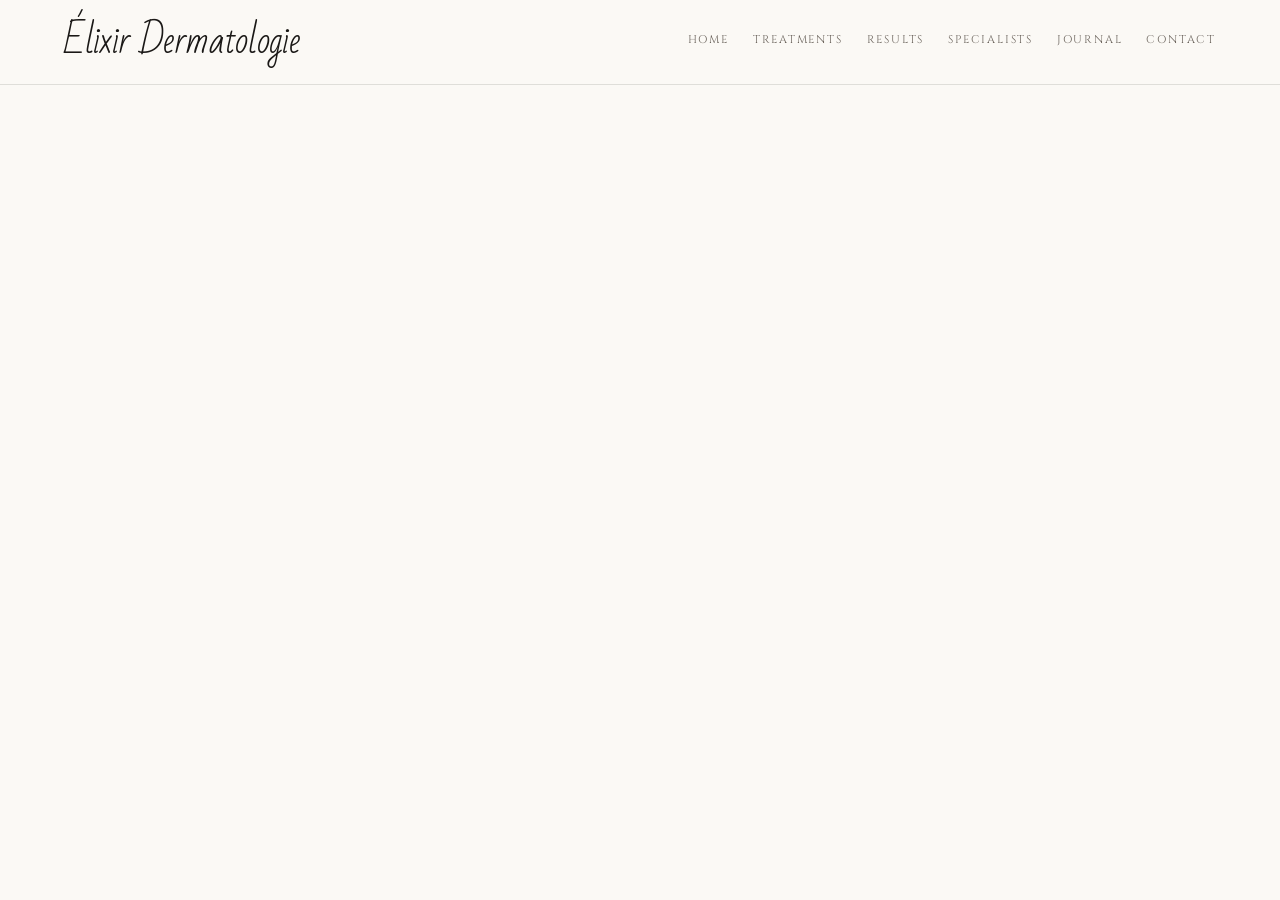
==== commit 9e09799d: "Standardize hamburger menu, update results layout, create favicon, and temporarily hide header CTA" ====
--- a/about.html
+++ b/about.html
@@ -5,6 +5,7 @@
   <meta name="viewport" content="width=device-width, initial-scale=1.0">
   <title>About & Philosophy — Élixir Dermatologie</title>
   <meta name="description" content="Discover our clinic philosophy, architectural studio spaces, scientific standards, and approach to medical skincare.">
+  <link rel="icon" type="image/svg+xml" href="favicon.svg">
   <link rel="stylesheet" href="css/style.css">
 </head>
 <body>
@@ -52,13 +53,12 @@
 
       <div class="overlay-body">
         <nav class="overlay-nav">
-          <a href="index.html"><span class="num">01</span> Home Gallery</a>
-          <a href="treatments.html"><span class="num">02</span> Treatments Collection</a>
-          <a href="results.html"><span class="num">03</span> Results Archive</a>
-          <a href="specialists.html"><span class="num">04</span> Clinical Specialists</a>
-          <a href="about.html" class="active"><span class="num">05</span> Clinic Philosophy</a>
-          <a href="trends.html"><span class="num">06</span> Editorial Journal</a>
-          <a href="contact.html"><span class="num">07</span> Book Consultation</a>
+          <a href="index.html"><span class="num">01</span> Home</a>
+          <a href="treatments.html"><span class="num">02</span> Treatments</a>
+          <a href="results.html"><span class="num">03</span> Results</a>
+          <a href="specialists.html"><span class="num">04</span> Specialists</a>
+          <a href="trends.html"><span class="num">05</span> Journal</a>
+          <a href="contact.html"><span class="num">06</span> Contact</a>
         </nav>
       </div>
     </div>
--- a/css/style.css
+++ b/css/style.css
@@ -32,6 +32,9 @@
 html {
   scroll-behavior: smooth;
   font-size: 16px;
+  overflow-x: hidden;
+  width: 100%;
+  max-width: 100vw;
 }
 
 body {
@@ -43,6 +46,9 @@
   letter-spacing: -0.01em;
   -webkit-font-smoothing: antialiased;
   overflow-x: hidden;
+  width: 100%;
+  max-width: 100vw;
+  position: relative;
 }
 
 a {
@@ -122,7 +128,7 @@
 }
 
 .menu-trigger {
-  display: flex;
+  display: none;
   align-items: center;
   gap: 12px;
   background: none;
@@ -178,14 +184,9 @@
   color: var(--accent);
 }
 
-.brand-logo span {
-  display: block;
-  font-family: var(--font-sans);
-  font-size: 0.65rem;
-  letter-spacing: 0.35em;
-  text-transform: uppercase;
-  color: var(--text-muted);
-  margin-top: 2px;
+.brand-logo span,
+.brand-logo div {
+  display: none;
 }
 
 .nav-links-desktop {
@@ -227,7 +228,7 @@
 }
 
 .header-cta {
-  display: inline-flex;
+  display: none !important;
   align-items: center;
   justify-content: center;
   padding: 10px 22px;
@@ -290,9 +291,8 @@
 }
 
 .overlay-body {
-  display: grid;
-  grid-template-columns: 1.5fr 1fr;
-  gap: 60px;
+  display: block;
+  max-width: 700px;
   padding: 60px 0;
 }
 
@@ -820,9 +820,13 @@
 
 .card-media {
   position: relative;
-  padding-bottom: 125%;
+  padding-bottom: 65%;
   overflow: hidden;
-  background-color: #eee;
+  background-color: var(--bg-secondary);
+}
+
+.gallery-grid-2 .card-media {
+  padding-bottom: 56.25%;
 }
 
 .card-media img {
@@ -901,6 +905,7 @@
   border: 1px solid var(--border-color);
   user-select: none;
   box-shadow: var(--shadow-subtle);
+  background-color: var(--bg-dark);
 }
 
 .ba-image {
@@ -915,24 +920,35 @@
   width: 100%;
   height: 100%;
   object-fit: cover;
+  object-position: center;
   pointer-events: none;
 }
 
 .ba-before {
+  position: absolute;
+  top: 0;
+  left: 0;
+  height: 100%;
+  width: 50%;
   z-index: 2;
-  width: 50%;
   overflow: hidden;
 }
 
 .ba-before img {
-  width: var(--ba-width, 960px);
+  position: absolute;
+  top: 0;
+  left: 0;
+  height: 100%;
+  width: var(--ba-width, 100%);
+  min-width: var(--ba-width, 100%);
   max-width: none;
+  object-fit: cover;
+  object-position: center;
 }
 
 .ba-label {
   position: absolute;
-  bottom: 24px;
-  padding: 6px 16px;
+  padding: 6px 14px;
   background-color: rgba(20, 18, 16, 0.85);
   backdrop-filter: blur(8px);
   color: var(--text-light);
@@ -941,14 +957,19 @@
   letter-spacing: 0.25em;
   text-transform: uppercase;
   z-index: 4;
+  white-space: nowrap;
+  pointer-events: none;
+  border: 1px solid rgba(244, 239, 230, 0.15);
 }
 
 .ba-before .ba-label {
-  left: 24px;
+  left: 20px;
+  top: 20px;
 }
 
 .ba-after .ba-label {
-  right: 24px;
+  right: 20px;
+  bottom: 20px;
 }
 
 .ba-slider-handle {
@@ -961,6 +982,7 @@
   z-index: 5;
   cursor: ew-resize;
   transform: translateX(-50%);
+  box-shadow: 0 0 10px rgba(0, 0, 0, 0.5);
 }
 
 .ba-handle-circle {
@@ -976,8 +998,9 @@
   display: flex;
   align-items: center;
   justify-content: center;
-  box-shadow: 0 4px 20px rgba(0, 0, 0, 0.3);
-  font-size: 0.8rem;
+  box-shadow: 0 4px 20px rgba(0, 0, 0, 0.4);
+  font-size: 1.1rem;
+  font-weight: 600;
 }
 
 /* Specialist Showcase */
@@ -1221,18 +1244,27 @@
 }
 
 /* Responsive Breakpoint: Hamburger Menu Active Between 300px and 1100px */
-@media (max-width: 1100px) and (min-width: 300px) {
+@media (max-width: 1100px) {
   .nav-links-desktop {
     display: none !important;
   }
   .menu-trigger {
     display: flex !important;
   }
+  .header-cta {
+    display: none !important;
+  }
 }
 
 @media (min-width: 1101px) {
   .menu-trigger {
-    display: flex;
+    display: none !important;
+  }
+  .nav-links-desktop {
+    display: flex !important;
+  }
+  .header-cta {
+    display: none !important;
   }
 }
 
@@ -1240,6 +1272,18 @@
   .hero-grid, .spotlight-grid, .specialist-card, .footer-newsletter-wrap {
     grid-template-columns: 1fr;
     gap: 40px;
+  }
+
+  .hero-content {
+    text-align: center;
+    display: flex;
+    flex-direction: column;
+    align-items: center;
+  }
+
+  .hero-content p {
+    margin-left: auto;
+    margin-right: auto;
   }
 
   .gallery-grid {
@@ -1258,7 +1302,104 @@
   }
 }
 
+.patient-case-meta {
+  margin-top: 40px;
+  display: grid;
+  grid-template-columns: repeat(3, 1fr);
+  gap: 30px;
+  border-top: 1px solid var(--border-light);
+  padding-top: 30px;
+}
+
 @media (max-width: 768px) {
+  /* Universal mobile grid stacking fix for all multi-column sections & inline grids */
+  div[style*="grid-template-columns"],
+  section[style*="grid-template-columns"],
+  .container[style*="grid-template-columns"],
+  .patient-case-meta {
+    grid-template-columns: 1fr !important;
+    gap: 20px !important;
+    text-align: center !important;
+  }
+
+  .patient-case-meta > div {
+    text-align: center !important;
+  }
+
+  /* Center alignment for mobile content blocks */
+  .hero-editorial,
+  .hero-content,
+  .spotlight-content,
+  .specialist-content,
+  .section-header {
+    text-align: center;
+    align-items: center;
+  }
+
+  .hero-content h1,
+  .hero-content p,
+  .hero-content p.lead,
+  .hero-content .eyebrow,
+  .section-header p,
+  .section-header h2,
+  .spotlight-details h2,
+  .spotlight-details p {
+    margin-left: auto;
+    margin-right: auto;
+    text-align: center;
+  }
+
+  /* Center buttons & flex groups in mobile view */
+  .hero-content > div[style*="display: flex"],
+  .hero-buttons,
+  .cta-group {
+    display: flex;
+    flex-direction: column;
+    align-items: center;
+    justify-content: center;
+    width: 100%;
+    gap: 16px;
+    margin: 0 auto;
+    text-align: center;
+  }
+
+  .btn-gallery {
+    width: 100%;
+    max-width: 320px;
+    justify-content: center;
+    text-align: center;
+    margin: 0 auto;
+  }
+
+  .link-arrow {
+    justify-content: center;
+    text-align: center;
+    margin: 0 auto;
+  }
+
+  /* Stats grid responsive alignment & overflow fix */
+  .hero-stats {
+    grid-template-columns: repeat(3, 1fr);
+    gap: 12px;
+    width: 100%;
+    margin-top: 35px;
+    padding-top: 25px;
+    box-sizing: border-box;
+  }
+
+  .stat-item {
+    text-align: center;
+  }
+
+  .stat-item span {
+    font-size: 0.6rem;
+    letter-spacing: 0.12em;
+  }
+
+  .stat-item strong {
+    font-size: clamp(1.3rem, 4.5vw, 1.8rem);
+  }
+
   .gallery-grid, .gallery-grid-2 {
     grid-template-columns: 1fr;
   }
@@ -1271,7 +1412,12 @@
   .footer-minimal-nav, .footer-bottom {
     flex-direction: column;
     gap: 20px;
-    align-items: flex-start;
+    align-items: center;
+    text-align: center;
+  }
+
+  .footer-links-minimal {
+    justify-content: center;
   }
 
   .header-cta {
@@ -1282,4 +1428,116 @@
   .brand-logo a {
     font-size: 1.8rem;
   }
-}
+
+  /* Before After Slider Mobile Styles */
+  .before-after-container {
+    aspect-ratio: 4 / 3;
+    min-height: 280px;
+  }
+
+  .ba-label {
+    font-size: 0.55rem;
+    padding: 4px 10px;
+    letter-spacing: 0.12em;
+  }
+
+  .ba-before .ba-label {
+    left: 10px;
+    top: 10px;
+  }
+
+  .ba-after .ba-label {
+    right: 10px;
+    bottom: 10px;
+  }
+}
+
+@media (max-width: 500px) {
+  .hero-stats {
+    grid-template-columns: 1fr;
+    gap: 20px;
+  }
+}
+
+/* Split Layout for Results Page: Info on One Side, Images on Other Side */
+.case-study-split {
+  display: grid;
+  grid-template-columns: 1fr 1.1fr;
+  gap: 60px;
+  align-items: center;
+}
+
+.case-study-meta-grid {
+  display: grid;
+  grid-template-columns: repeat(2, 1fr);
+  gap: 16px;
+  background-color: var(--bg-card);
+  padding: 20px;
+  border: 1px solid var(--border-color);
+  box-shadow: var(--shadow-subtle);
+}
+
+.case-study-meta-grid span {
+  display: block;
+  font-size: 0.65rem;
+  letter-spacing: 0.18em;
+  text-transform: uppercase;
+  color: var(--accent);
+  margin-bottom: 4px;
+}
+
+.case-study-meta-grid strong {
+  font-size: 0.95rem;
+  color: var(--text-main);
+}
+
+.case-study-media {
+  display: grid;
+  grid-template-columns: 1fr 1fr;
+  gap: 16px;
+}
+
+.case-media-item {
+  position: relative;
+  overflow: hidden;
+  border: 1px solid var(--border-color);
+  aspect-ratio: 3 / 4;
+  box-shadow: var(--shadow-subtle);
+  background-color: var(--bg-secondary);
+}
+
+.case-media-item img {
+  width: 100%;
+  height: 100%;
+  object-fit: cover;
+  display: block;
+}
+
+.ba-tag {
+  position: absolute;
+  top: 12px;
+  left: 12px;
+  padding: 4px 10px;
+  font-family: var(--font-display);
+  font-size: 0.6rem;
+  letter-spacing: 0.18em;
+  text-transform: uppercase;
+  z-index: 2;
+}
+
+.ba-tag.tag-before {
+  background-color: var(--bg-dark);
+  color: var(--text-light);
+}
+
+.ba-tag.tag-after {
+  background-color: var(--accent);
+  color: #ffffff;
+}
+
+@media (max-width: 1024px) {
+  .case-study-split {
+    grid-template-columns: 1fr;
+    gap: 40px;
+  }
+}
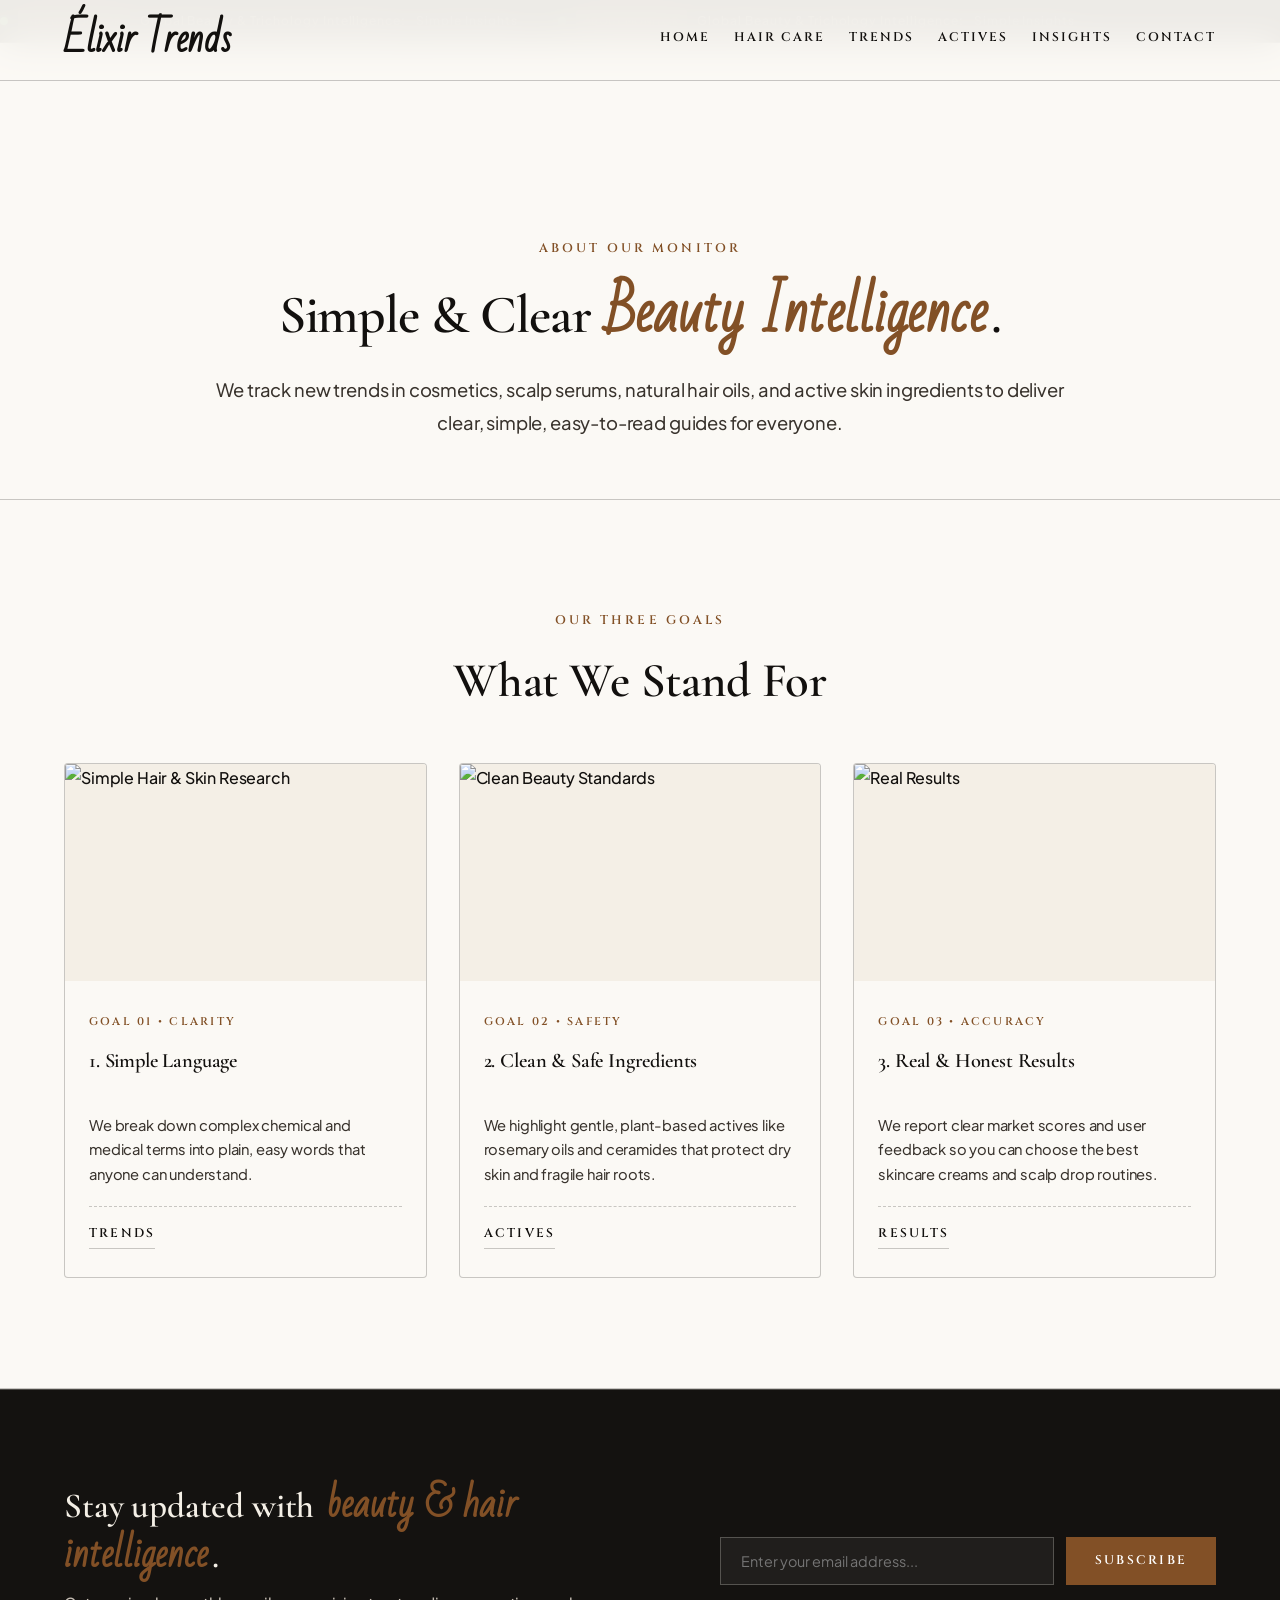
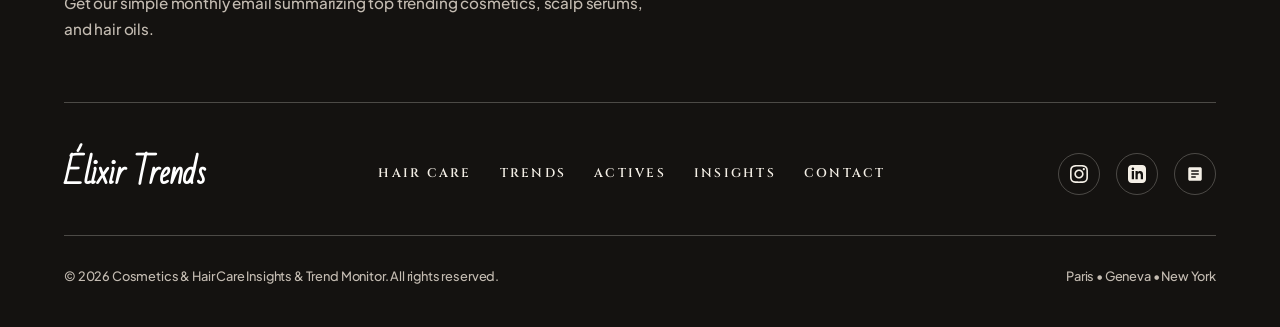
==== commit 2e7d62fb: "intfixes" ====
--- a/about.html
+++ b/about.html
@@ -3,12 +3,29 @@
 <head>
   <meta charset="UTF-8">
   <meta name="viewport" content="width=device-width, initial-scale=1.0">
-  <title>About & Philosophy — Élixir Dermatologie</title>
-  <meta name="description" content="Discover our clinic philosophy, architectural studio spaces, scientific standards, and approach to medical skincare.">
+  <title>About Us — Cosmetics & Hair Care Trend Monitor</title>
+  <meta name="description" content="Learn about our beauty and hair care intelligence monitor tracking natural ingredients, scalp health, and modern cosmetics.">
   <link rel="icon" type="image/svg+xml" href="favicon.svg">
   <link rel="stylesheet" href="css/style.css">
 </head>
 <body>
+
+  <!-- Live Trend Ticker Bar -->
+  <div class="trend-ticker-bar">
+    <div class="trend-ticker-inner">
+      <div class="ticker-item">
+        <span class="pulse-dot"></span>
+        <span class="ticker-badge">ABOUT MONITOR</span>
+        <strong>Global Beauty & Trichology Intelligence:</strong> Simple Insights
+      </div>
+      <!-- Loop -->
+      <div class="ticker-item">
+        <span class="pulse-dot"></span>
+        <span class="ticker-badge">ABOUT MONITOR</span>
+        <strong>Global Beauty & Trichology Intelligence:</strong> Simple Insights
+      </div>
+    </div>
+  </div>
 
   <!-- Header -->
   <header class="header-gallery">
@@ -22,20 +39,17 @@
       </button>
 
       <div class="brand-logo">
-        <a href="index.html">Élixir Dermatologie</a>
-        <span>Clinic Philosophy</span>
+        <a href="index.html">Élixir Trends</a>
       </div>
 
       <nav class="nav-links-desktop">
         <a href="index.html">Home</a>
-        <a href="treatments.html">Treatments</a>
-        <a href="results.html">Results</a>
-        <a href="specialists.html">Specialists</a>
-        <a href="trends.html">Journal</a>
+        <a href="haircare.html">Hair Care</a>
+        <a href="trends.html">Trends</a>
+        <a href="ingredients.html">Actives</a>
+        <a href="insights.html">Insights</a>
         <a href="contact.html">Contact</a>
       </nav>
-
-      <a href="contact.html" class="header-cta">Book Consultation</a>
     </div>
   </header>
 
@@ -44,7 +58,7 @@
     <div class="container">
       <div class="overlay-header">
         <div class="brand-logo" style="text-align: left;">
-          <a href="index.html" style="color: #fff; font-family: var(--font-script);">Élixir Dermatologie</a>
+          <a href="index.html" style="color: #fff; font-family: var(--font-script);">Élixir Trends</a>
         </div>
         <button class="close-trigger" aria-label="Close Menu">
           <span>Close</span> ✕
@@ -54,62 +68,74 @@
       <div class="overlay-body">
         <nav class="overlay-nav">
           <a href="index.html"><span class="num">01</span> Home</a>
-          <a href="treatments.html"><span class="num">02</span> Treatments</a>
-          <a href="results.html"><span class="num">03</span> Results</a>
-          <a href="specialists.html"><span class="num">04</span> Specialists</a>
-          <a href="trends.html"><span class="num">05</span> Journal</a>
+          <a href="haircare.html"><span class="num">02</span> Hair Care</a>
+          <a href="trends.html"><span class="num">03</span> Trends</a>
+          <a href="ingredients.html"><span class="num">04</span> Actives</a>
+          <a href="insights.html"><span class="num">05</span> Insights</a>
           <a href="contact.html"><span class="num">06</span> Contact</a>
         </nav>
       </div>
     </div>
-  </header>
+  </div>
 
   <div class="page-wrapper">
     <!-- Hero -->
     <section class="section-padding-sm border-bottom">
       <div class="container" style="text-align: center; max-width: 850px;">
-        <span class="eyebrow">Dermatology × Architectural Serenity</span>
-        <h1>A Sanctuary for <span class="script">Clinical Excellence</span>.</h1>
-        <p class="lead">Élixir Dermatologie was founded to redefine the clinical skincare experience. We merged the sterile precision of a research hospital with the quiet sanctuary of a private luxury editorial gallery.</p>
+        <span class="eyebrow">ABOUT OUR MONITOR</span>
+        <h1>Simple & Clear <span class="script">Beauty Intelligence</span>.</h1>
+        <p class="lead">We track new trends in cosmetics, scalp serums, natural hair oils, and active skin ingredients to deliver clear, simple, easy-to-read guides for everyone.</p>
       </div>
     </section>
 
-    <!-- Clinic Environment Gallery Grid -->
+    <!-- Grid -->
     <section class="section-padding border-bottom">
       <div class="container">
         <div style="margin-bottom: 50px; text-align: center;">
-          <span class="eyebrow">Our Ateliers</span>
-          <h2>Designed for Total Privacy & Serenity</h2>
+          <span class="eyebrow">OUR THREE GOALS</span>
+          <h2>What We Stand For</h2>
         </div>
 
         <div class="gallery-grid">
           <div class="gallery-card">
             <div class="card-media">
-              <img src="https://images.unsplash.com/photo-1629909613654-28e377c37b09?auto=format&fit=crop&w=800&q=85" alt="Luxury dermatological consultation suite">
+              <img src="https://images.unsplash.com/photo-1629909613654-28e377c37b09?auto=format&fit=crop&w=800&q=85" alt="Simple Hair & Skin Research">
             </div>
             <div class="card-content">
-              <h3>Private Consultation Suites</h3>
-              <p>Soundproofed architectural suites equipped with 3D Visia multispectral diagnostic scanners and acoustic ambient dampening.</p>
+              <div class="card-code">GOAL 01 • CLARITY</div>
+              <h3>1. Simple Language</h3>
+              <p>We break down complex chemical and medical terms into plain, easy words that anyone can understand.</p>
+              <div class="card-footer">
+                <a href="trends.html" class="link-arrow">Trends</a>
+              </div>
             </div>
           </div>
 
           <div class="gallery-card">
             <div class="card-media">
-              <img src="https://images.unsplash.com/photo-1519494026892-80bbd2d6fd0d?auto=format&fit=crop&w=800&q=85" alt="Clinical laser room">
+              <img src="https://images.unsplash.com/photo-1519494026892-80bbd2d6fd0d?auto=format&fit=crop&w=800&q=85" alt="Clean Beauty Standards">
             </div>
             <div class="card-content">
-              <h3>Sterile Laser Laboratories</h3>
-              <p>Positive-pressure HEPA air filtration systems ensuring zero airborne particulates during energetic laser and micro-needling protocols.</p>
+              <div class="card-code">GOAL 02 • SAFETY</div>
+              <h3>2. Clean & Safe Ingredients</h3>
+              <p>We highlight gentle, plant-based actives like rosemary oils and ceramides that protect dry skin and fragile hair roots.</p>
+              <div class="card-footer">
+                <a href="ingredients.html" class="link-arrow">Actives</a>
+              </div>
             </div>
           </div>
 
           <div class="gallery-card">
             <div class="card-media">
-              <img src="https://images.unsplash.com/photo-1584515979956-d9f6e5d09982?auto=format&fit=crop&w=800&q=85" alt="Aesthetic recovery lounge">
+              <img src="https://images.unsplash.com/photo-1584515979956-d9f6e5d09982?auto=format&fit=crop&w=800&q=85" alt="Real Results">
             </div>
             <div class="card-content">
-              <h3>Post-Procedure Recovery Lounges</h3>
-              <p>Private recovery alcoves providing bio-mimetic lipid mask application and LED photomodulation recovery light therapy.</p>
+              <div class="card-code">GOAL 03 • ACCURACY</div>
+              <h3>3. Real & Honest Results</h3>
+              <p>We report clear market scores and user feedback so you can choose the best skincare creams and scalp drop routines.</p>
+              <div class="card-footer">
+                <a href="results.html" class="link-arrow">Results</a>
+              </div>
             </div>
           </div>
         </div>
@@ -117,15 +143,15 @@
     </section>
   </div>
 
-  <!-- Minimal Footer with Newsletter & 3 Social Icons -->
+  <!-- Footer -->
   <footer class="footer-editorial">
     <div class="container">
       <div class="footer-newsletter-wrap">
         <div class="newsletter-info">
-          <h3>Stay updated with <span class="script" style="color: var(--accent);">skin intelligence</span>.</h3>
-          <p>Receive our monthly research dossier on picosecond laser physics, polynucleotides, and barrier care.</p>
-        </div>
-        <form class="newsletter-form" onsubmit="event.preventDefault(); alert('Thank you for subscribing to Élixir Dermatologie Journal.'); this.reset();">
+          <h3>Stay updated with <span class="script" style="color: var(--accent);">beauty & hair intelligence</span>.</h3>
+          <p>Get our simple monthly email summarizing top trending cosmetics, scalp serums, and hair oils.</p>
+        </div>
+        <form class="newsletter-form" onsubmit="event.preventDefault(); alert('Thank you for subscribing to Cosmetics & Hair Care Trend Monitor.'); this.reset();">
           <input type="email" class="newsletter-input" placeholder="Enter your email address..." required>
           <button type="submit" class="btn-gallery btn-accent" style="padding: 14px 28px;">Subscribe</button>
         </form>
@@ -133,16 +159,16 @@
 
       <div class="footer-minimal-nav">
         <div class="brand-logo" style="text-align: left;">
-          <a href="index.html" style="color: #fff; font-family: var(--font-script); font-size: 2rem;">Élixir Dermatologie</a>
+          <a href="index.html" style="color: #fff; font-family: var(--font-script); font-size: 2rem;">Élixir Trends</a>
+          <span style="display:block; font-size: 0.65rem; color: var(--accent); letter-spacing: 0.15em; text-transform: uppercase;">Cosmetics & Hair Care Trend Monitor</span>
         </div>
 
         <div class="footer-links-minimal">
-          <a href="index.html">Home</a>
-          <a href="treatments.html">Treatments</a>
-          <a href="results.html">Results Archive</a>
-          <a href="specialists.html">Specialists</a>
-          <a href="trends.html">Journal</a>
-          <a href="contact.html">Book Consultation</a>
+          <a href="haircare.html">Hair Care</a>
+          <a href="trends.html">Trends</a>
+          <a href="ingredients.html">Actives</a>
+          <a href="insights.html">Insights</a>
+          <a href="contact.html">Contact</a>
         </div>
 
         <div class="footer-social-icons">
@@ -159,11 +185,16 @@
       </div>
 
       <div class="footer-bottom">
-        <div>© <span data-year>2026</span> Élixir Dermatologie. All rights reserved.</div>
+        <div>© <span data-year>2026</span> Cosmetics & Hair Care Insights & Trend Monitor. All rights reserved.</div>
         <div>Paris • Geneva • New York</div>
       </div>
     </div>
-  </footer>
+  <!-- Back to Top Button -->
+  <button id="backToTop" class="back-to-top" aria-label="Back to top">
+    <svg width="20" height="20" viewBox="0 0 24 24" fill="none" stroke="currentColor" stroke-width="2.5" stroke-linecap="round" stroke-linejoin="round">
+      <path d="M18 15l-6-6-6 6"/>
+    </svg>
+  </button>
 
   <script src="js/main.js"></script>
 </body>
--- a/css/style.css
+++ b/css/style.css
@@ -1,19 +1,19 @@
-@import url('https://fonts.googleapis.com/css2?family=Bad+Script&family=Cinzel:wght@400;500;600&family=Cormorant+Garamond:ital,wght@0,300;0,400;0,500;0,600;1,400&family=Plus+Jakarta+Sans:wght@300;400;500;600&display=swap');
+@import url('https://fonts.googleapis.com/css2?family=Bad+Script&family=Cinzel:wght@500;600;700&family=Cormorant+Garamond:ital,wght@0,400;0,500;0,600;0,700;1,400;1,600&family=Plus+Jakarta+Sans:wght@400;500;600;700&display=swap');
 
 :root {
   --bg-primary: #fbf9f5;
   --bg-secondary: #f4efe6;
   --bg-dark: #141210;
   --bg-card: #ffffff;
-  --text-main: #1a1816;
-  --text-muted: #6e675f;
+  --text-main: #12100e;
+  --text-muted: #38322c;
   --text-light: #f4efe6;
-  --text-light-muted: #a39c94;
-  --border-color: rgba(26, 24, 22, 0.12);
-  --border-light: rgba(244, 239, 230, 0.15);
-  --accent: #b08968;
-  --accent-hover: #8d6946;
-  --accent-soft: rgba(176, 137, 104, 0.12);
+  --text-light-muted: #c4bcb2;
+  --border-color: rgba(18, 16, 14, 0.22);
+  --border-light: rgba(244, 239, 230, 0.25);
+  --accent: #825026;
+  --accent-hover: #5e3717;
+  --accent-soft: rgba(130, 80, 38, 0.18);
   --font-serif: 'Cormorant Garamond', Georgia, serif;
   --font-sans: 'Plus Jakarta Sans', -apple-system, BlinkMacSystemFont, sans-serif;
   --font-display: 'Cinzel', serif;
@@ -41,7 +41,7 @@
   background-color: var(--bg-primary);
   color: var(--text-main);
   font-family: var(--font-sans);
-  font-weight: 300;
+  font-weight: 500;
   line-height: 1.7;
   letter-spacing: -0.01em;
   -webkit-font-smoothing: antialiased;
@@ -77,17 +77,19 @@
 .script, span.script, em.script {
   font-family: var(--font-script);
   font-style: normal;
-  font-weight: 400;
-  color: var(--accent);
-  display: inline-block;
-  font-size: 1.15em;
-  line-height: 0.9;
+  font-weight: 600;
+  color: var(--accent);
+  display: inline;
+  font-size: 1.05em;
+  line-height: 1.35;
   letter-spacing: 0;
+  padding: 0 4px;
 }
 
 .handwritten-note {
   font-family: var(--font-script);
   font-size: 1.35rem;
+  font-weight: 600;
   color: var(--accent);
   line-height: 1.4;
   margin: 10px 0;
@@ -102,7 +104,7 @@
   left: 0;
   width: 100%;
   z-index: 100;
-  background: rgba(251, 249, 245, 0.88);
+  background: rgba(251, 249, 245, 0.94);
   backdrop-filter: blur(18px);
   -webkit-backdrop-filter: blur(18px);
   border-bottom: 1px solid var(--border-color);
@@ -110,21 +112,22 @@
 }
 
 .header-gallery.scrolled {
-  background: rgba(251, 249, 245, 0.96);
-  box-shadow: 0 10px 30px rgba(0, 0, 0, 0.04);
+  background: rgba(251, 249, 245, 0.98);
+  box-shadow: 0 10px 30px rgba(0, 0, 0, 0.05);
 }
 
 .header-inner {
-  height: 84px;
+  min-height: 80px;
+  padding: 10px 0;
   display: flex;
   align-items: center;
   justify-content: space-between;
-  gap: 20px;
-  transition: height 0.3s ease;
+  gap: 16px;
+  transition: min-height 0.3s ease;
 }
 
 .header-gallery.scrolled .header-inner {
-  height: 68px;
+  min-height: 66px;
 }
 
 .menu-trigger {
@@ -171,8 +174,8 @@
 
 .brand-logo a {
   font-family: var(--font-script);
-  font-size: 2.2rem;
-  font-weight: 400;
+  font-size: 2.3rem;
+  font-weight: 600;
   letter-spacing: -0.01em;
   color: var(--text-main);
   display: block;
@@ -186,21 +189,23 @@
 
 .brand-logo span,
 .brand-logo div {
-  display: none;
+  display: none !important;
 }
 
 .nav-links-desktop {
   display: flex;
   align-items: center;
   gap: 24px;
+  white-space: nowrap;
 }
 
 .nav-links-desktop a {
   font-family: var(--font-display);
-  font-size: 0.7rem;
+  font-size: 0.78rem;
+  font-weight: 600;
   letter-spacing: 0.16em;
   text-transform: uppercase;
-  color: var(--text-muted);
+  color: var(--text-main);
   transition: var(--transition);
   position: relative;
   padding-bottom: 4px;
@@ -305,8 +310,8 @@
 .overlay-nav a {
   font-family: var(--font-serif);
   font-size: clamp(1.6rem, 3.2vw, 2.6rem);
-  font-weight: 300;
-  color: var(--text-light-muted);
+  font-weight: 500;
+  color: var(--text-light);
   display: flex;
   align-items: baseline;
   gap: 20px;
@@ -378,8 +383,9 @@
    ========================================================================== */
 .eyebrow {
   font-family: var(--font-display);
-  font-size: 0.75rem;
-  letter-spacing: 0.3em;
+  font-size: 0.78rem;
+  font-weight: 600;
+  letter-spacing: 0.25em;
   text-transform: uppercase;
   color: var(--accent);
   margin-bottom: 16px;
@@ -388,29 +394,37 @@
 
 h1, h2, h3, h4 {
   font-family: var(--font-serif);
-  font-weight: 300;
-  line-height: 1.15;
-  color: var(--text-main);
+  font-weight: 600;
+  line-height: 1.35;
+  color: var(--text-main);
+  margin-bottom: 20px;
 }
 
 h1 {
-  font-size: clamp(2.8rem, 5.8vw, 5.2rem);
+  font-size: clamp(2.4rem, 4.2vw, 3.8rem);
+  line-height: 1.3;
   letter-spacing: -0.02em;
+  margin-bottom: 22px;
 }
 
 h2 {
   font-size: clamp(2.2rem, 3.8vw, 3.6rem);
+  line-height: 1.35;
+  margin-bottom: 20px;
 }
 
 h3 {
   font-size: clamp(1.6rem, 2.5vw, 2.2rem);
+  line-height: 1.35;
+  margin-bottom: 16px;
 }
 
 p.lead {
   font-size: 1.15rem;
   color: var(--text-muted);
   line-height: 1.8;
-  font-weight: 300;
+  font-weight: 450;
+  margin-top: 14px;
 }
 
 /* Buttons */
@@ -419,12 +433,13 @@
   align-items: center;
   gap: 16px;
   padding: 16px 36px;
-  border: 1px solid var(--text-main);
+  border: 1.5px solid var(--text-main);
   background: transparent;
   color: var(--text-main);
   font-family: var(--font-display);
-  font-size: 0.75rem;
-  letter-spacing: 0.2em;
+  font-size: 0.78rem;
+  font-weight: 600;
+  letter-spacing: 0.18em;
   text-transform: uppercase;
   cursor: pointer;
   transition: var(--transition);
@@ -455,7 +470,7 @@
 .btn-gallery.btn-accent:hover {
   background-color: var(--accent-hover);
   border-color: var(--accent-hover);
-  box-shadow: 0 10px 25px rgba(176, 137, 104, 0.3);
+  box-shadow: 0 10px 25px rgba(130, 80, 38, 0.3);
 }
 
 .link-arrow {
@@ -463,11 +478,12 @@
   align-items: center;
   gap: 8px;
   font-family: var(--font-display);
-  font-size: 0.75rem;
-  letter-spacing: 0.2em;
-  text-transform: uppercase;
-  color: var(--text-main);
-  border-bottom: 1px solid var(--border-color);
+  font-size: 0.78rem;
+  font-weight: 600;
+  letter-spacing: 0.18em;
+  text-transform: uppercase;
+  color: var(--text-main);
+  border-bottom: 1.5px solid var(--border-color);
   padding-bottom: 4px;
 }
 
@@ -525,7 +541,7 @@
 
 /* Page Layout & Sections */
 .page-wrapper {
-  padding-top: 84px;
+  padding-top: 135px;
 }
 
 .section-padding {
@@ -611,17 +627,18 @@
 .stat-item span {
   display: block;
   font-family: var(--font-display);
-  font-size: 0.7rem;
-  letter-spacing: 0.2em;
-  text-transform: uppercase;
-  color: var(--text-muted);
+  font-size: 0.72rem;
+  font-weight: 600;
+  letter-spacing: 0.18em;
+  text-transform: uppercase;
+  color: var(--text-main);
   margin-bottom: 6px;
 }
 
 .stat-item strong {
   font-family: var(--font-serif);
   font-size: 2.4rem;
-  font-weight: 300;
+  font-weight: 600;
   color: var(--text-main);
 }
 
@@ -793,11 +810,12 @@
   box-shadow: 0 6px 15px rgba(0, 0, 0, 0.08);
 }
 
-/* Gallery Grid (Thin Borders) */
+/* Gallery Grid & Standardized Card Alignment */
 .gallery-grid {
   display: grid;
   grid-template-columns: repeat(3, 1fr);
-  gap: 40px;
+  gap: 32px;
+  align-items: stretch;
 }
 
 .gallery-grid-2 {
@@ -810,6 +828,9 @@
   transition: var(--transition);
   display: flex;
   flex-direction: column;
+  height: 100%;
+  border-radius: 4px;
+  overflow: hidden;
 }
 
 .gallery-card:hover {
@@ -820,13 +841,14 @@
 
 .card-media {
   position: relative;
-  padding-bottom: 65%;
+  padding-bottom: 60%;
   overflow: hidden;
   background-color: var(--bg-secondary);
+  flex-shrink: 0;
 }
 
 .gallery-grid-2 .card-media {
-  padding-bottom: 56.25%;
+  padding-bottom: 52%;
 }
 
 .card-media img {
@@ -845,53 +867,83 @@
 
 .card-category {
   position: absolute;
-  top: 20px;
-  left: 20px;
-  background-color: rgba(251, 249, 245, 0.92);
+  top: 16px;
+  left: 16px;
+  background-color: rgba(251, 249, 245, 0.94);
   backdrop-filter: blur(8px);
-  padding: 6px 14px;
-  font-family: var(--font-display);
-  font-size: 0.65rem;
+  padding: 5px 12px;
+  font-family: var(--font-display);
+  font-size: 0.62rem;
+  letter-spacing: 0.18em;
+  text-transform: uppercase;
+  color: var(--text-main);
+  border-radius: 2px;
+}
+
+.card-content {
+  padding: 28px 24px;
+  display: flex;
+  flex-direction: column;
+  flex: 1 1 auto;
+  height: 100%;
+}
+
+/* Eyebrow Block */
+.card-code,
+.trend-card-badge {
+  font-family: var(--font-display);
+  font-size: 0.7rem;
+  font-weight: 600;
   letter-spacing: 0.2em;
-  text-transform: uppercase;
-  color: var(--text-main);
-}
-
-.card-content {
-  padding: 30px 24px;
-  display: flex;
-  flex-direction: column;
-  flex-grow: 1;
-}
-
-.card-code {
-  font-family: var(--font-display);
-  font-size: 0.65rem;
-  letter-spacing: 0.25em;
-  color: var(--accent);
-  margin-bottom: 8px;
-}
-
+  color: var(--accent);
+  margin-bottom: 12px;
+  min-height: 26px;
+  display: flex;
+  align-items: center;
+  justify-content: space-between;
+}
+
+/* Heading Block */
 .card-content h3 {
+  font-family: var(--font-serif);
+  font-size: clamp(1.2rem, 1.6vw, 1.45rem);
+  font-weight: 600;
+  line-height: 1.35;
+  color: var(--text-main);
   margin-bottom: 12px;
-}
-
+  min-height: 3.4rem;
+  display: flex;
+  align-items: flex-start;
+}
+
+/* Subheading / Description Block */
 .card-content p {
-  font-size: 0.9rem;
+  font-size: 0.92rem;
+  font-weight: 450;
   color: var(--text-muted);
-  line-height: 1.6;
-  margin-bottom: 24px;
-  flex-grow: 1;
-}
-
-.card-footer {
+  line-height: 1.65;
+  margin-bottom: 20px;
+  flex: 1 1 auto;
+}
+
+/* Links and More Block */
+.card-footer,
+.card-action-wrap {
   display: flex;
   align-items: center;
   justify-content: space-between;
-  padding-top: 18px;
-  border-top: 1px solid var(--border-color);
+  padding-top: 16px;
+  margin-top: auto;
+  border-top: 1px dashed var(--border-color);
   font-size: 0.8rem;
   color: var(--text-muted);
+  width: 100%;
+}
+
+.card-action-wrap {
+  flex-direction: column;
+  align-items: stretch;
+  gap: 14px;
 }
 
 /* Before / After Clinical Slider & Storytelling */
@@ -1192,15 +1244,16 @@
 
 .footer-links-minimal a {
   font-family: var(--font-display);
-  font-size: 0.72rem;
+  font-size: 0.78rem;
+  font-weight: 600;
   letter-spacing: 0.18em;
   text-transform: uppercase;
-  color: var(--text-light-muted);
+  color: var(--text-light);
   transition: var(--transition);
 }
 
 .footer-links-minimal a:hover {
-  color: var(--text-light);
+  color: var(--accent);
 }
 
 .footer-social-icons {
@@ -1541,3 +1594,702 @@
     gap: 40px;
   }
 }
+
+/* ==========================================================================
+   Cosmetics & Hair Care Trend Monitor Platform Extensions
+   ========================================================================== */
+.trend-ticker-bar {
+  background-color: var(--bg-dark);
+  color: var(--text-light-muted);
+  font-size: 0.75rem;
+  letter-spacing: 0.08em;
+  padding: 10px 0;
+  overflow: hidden;
+  border-bottom: 1px solid var(--border-light);
+  white-space: nowrap;
+}
+
+.trend-ticker-inner {
+  display: inline-flex;
+  align-items: center;
+  gap: 40px;
+  animation: tickerSlide 35s linear infinite;
+}
+
+.trend-ticker-inner:hover {
+  animation-play-state: paused;
+}
+
+@keyframes tickerSlide {
+  0% { transform: translateX(0); }
+  100% { transform: translateX(-50%); }
+}
+
+.ticker-item {
+  display: inline-flex;
+  align-items: center;
+  gap: 10px;
+}
+
+.ticker-item strong {
+  color: var(--text-light);
+  font-weight: 500;
+}
+
+.ticker-badge {
+  background-color: rgba(176, 137, 104, 0.25);
+  color: var(--accent);
+  padding: 2px 8px;
+  border-radius: 2px;
+  font-size: 0.65rem;
+  font-weight: 600;
+  letter-spacing: 0.05em;
+}
+
+.pulse-dot {
+  width: 8px;
+  height: 8px;
+  background-color: #4caf50;
+  border-radius: 50%;
+  display: inline-block;
+  box-shadow: 0 0 10px #4caf50;
+  animation: pulseDot 1.8s infinite;
+}
+
+@keyframes pulseDot {
+  0% { opacity: 0.4; transform: scale(0.9); }
+  50% { opacity: 1; transform: scale(1.25); }
+  100% { opacity: 0.4; transform: scale(0.9); }
+}
+
+.search-filter-wrap {
+  margin-top: 28px;
+  background: var(--bg-card);
+  border: 1px solid var(--border-color);
+  padding: 18px 22px;
+  border-radius: 4px;
+  box-shadow: var(--shadow-subtle);
+}
+
+.search-input-field {
+  width: 100%;
+  border: none;
+  background: transparent;
+  outline: none;
+  font-family: var(--font-sans);
+  font-size: 1rem;
+  color: var(--text-main);
+  padding: 4px 0;
+}
+
+.search-input-field::placeholder {
+  color: var(--text-muted);
+}
+
+.filter-tags {
+  display: flex;
+  gap: 10px;
+  flex-wrap: wrap;
+  margin-top: 14px;
+  padding-top: 14px;
+  border-top: 1px solid var(--border-color);
+}
+
+.filter-chip {
+  background: var(--bg-secondary);
+  border: 1px solid var(--border-color);
+  color: var(--text-muted);
+  font-family: var(--font-display);
+  font-size: 0.65rem;
+  letter-spacing: 0.12em;
+  text-transform: uppercase;
+  padding: 6px 14px;
+  border-radius: 20px;
+  cursor: pointer;
+  transition: var(--transition);
+}
+
+.filter-chip:hover,
+.filter-chip.active {
+  background: var(--text-main);
+  color: var(--bg-primary);
+  border-color: var(--text-main);
+}
+
+.trend-card-badge {
+  display: flex;
+  align-items: center;
+  justify-content: space-between;
+  margin-bottom: 14px;
+  font-size: 0.7rem;
+}
+
+.category-tag {
+  font-family: var(--font-display);
+  font-size: 0.65rem;
+  letter-spacing: 0.15em;
+  text-transform: uppercase;
+  color: var(--accent);
+  background: var(--accent-soft);
+  padding: 4px 10px;
+  border-radius: 2px;
+}
+
+.growth-badge {
+  font-weight: 600;
+  color: #1b5e20;
+  background: #e8f5e9;
+  padding: 4px 10px;
+  border-radius: 2px;
+  font-size: 0.7rem;
+}
+
+.growth-badge.high {
+  color: #880e4f;
+  background: #fce4ec;
+}
+
+.score-meter {
+  display: flex;
+  align-items: center;
+  gap: 8px;
+  font-size: 0.75rem;
+  color: var(--text-muted);
+  margin-top: 16px;
+  padding-top: 12px;
+  border-top: 1px dashed var(--border-color);
+}
+
+.score-bar-bg {
+  flex: 1;
+  height: 5px;
+  background: var(--bg-secondary);
+  border-radius: 3px;
+  overflow: hidden;
+}
+
+.score-bar-fill {
+  height: 100%;
+  background: var(--accent);
+}
+
+/* Back to Top Button */
+.back-to-top {
+  position: fixed;
+  bottom: 30px;
+  right: 30px;
+  width: 46px;
+  height: 46px;
+  border-radius: 50%;
+  background: var(--bg-card);
+  border: 1.5px solid var(--accent);
+  color: var(--accent);
+  display: flex;
+  align-items: center;
+  justify-content: center;
+  cursor: pointer;
+  z-index: 999;
+  opacity: 0;
+  visibility: hidden;
+  transform: translateY(15px);
+  transition: all 0.3s cubic-bezier(0.16, 1, 0.3, 1);
+  box-shadow: 0 4px 15px rgba(0, 0, 0, 0.15);
+}
+
+.back-to-top.is-visible {
+  opacity: 1;
+  visibility: visible;
+  transform: translateY(0);
+}
+
+.back-to-top:hover {
+  background: var(--accent);
+  color: #ffffff;
+  border-color: var(--accent);
+  transform: translateY(-4px);
+  box-shadow: 0 8px 24px rgba(130, 80, 38, 0.35);
+}
+
+@media (max-width: 768px) {
+  .back-to-top {
+    bottom: 20px;
+    right: 20px;
+    width: 42px;
+    height: 42px;
+  }
+}
+
+/* Authentication Standalone Page Layout */
+.auth-page {
+  min-height: 100vh;
+  display: flex;
+  flex-direction: column;
+  align-items: center;
+  justify-content: center;
+  padding: 40px 20px;
+  background-color: var(--bg-primary);
+}
+
+.auth-header-brand {
+  margin-bottom: 24px;
+  text-align: center;
+}
+
+.auth-header-brand a {
+  font-family: var(--font-script);
+  font-size: 2.2rem;
+  color: var(--text-main);
+}
+
+.auth-wrapper {
+  display: grid;
+  grid-template-columns: 1.1fr 1fr;
+  width: min(1040px, 100%);
+  background-color: var(--bg-card);
+  border: 1px solid var(--border-color);
+  border-radius: 6px;
+  overflow: hidden;
+  box-shadow: 0 24px 60px rgba(26, 24, 22, 0.08);
+}
+
+.auth-media {
+  position: relative;
+  min-height: 500px;
+  background-color: var(--bg-dark);
+}
+
+.auth-media img {
+  width: 100%;
+  height: 100%;
+  object-fit: cover;
+  opacity: 0.85;
+}
+
+.auth-overlay-text {
+  position: absolute;
+  bottom: 0;
+  left: 0;
+  right: 0;
+  padding: 35px;
+  background: linear-gradient(to top, rgba(20, 18, 16, 0.95), transparent);
+  color: var(--text-light);
+}
+
+.auth-overlay-text quote {
+  font-family: var(--font-serif);
+  font-size: 1.3rem;
+  line-height: 1.45;
+  display: block;
+  margin-bottom: 12px;
+}
+
+.auth-form-container {
+  padding: 45px 40px;
+  display: flex;
+  flex-direction: column;
+  justify-content: center;
+}
+
+.auth-form-header {
+  margin-bottom: 24px;
+}
+
+.auth-form-header h2 {
+  font-family: var(--font-serif);
+  font-size: 1.85rem;
+  margin-top: 6px;
+  margin-bottom: 8px;
+}
+
+.auth-actions {
+  display: flex;
+  align-items: center;
+  justify-content: space-between;
+}
+
+.auth-back-link {
+  display: inline-flex;
+  align-items: center;
+  gap: 8px;
+  font-family: var(--font-display);
+  font-size: 0.72rem;
+  letter-spacing: 0.15em;
+  text-transform: uppercase;
+  color: var(--text-muted);
+  margin-bottom: 16px;
+  transition: var(--transition);
+}
+
+.auth-back-link:hover {
+  color: var(--accent);
+}
+
+@media (max-width: 850px) {
+  .auth-wrapper {
+    grid-template-columns: 1fr;
+  }
+  .auth-media {
+    display: none;
+  }
+  .auth-form-container {
+    padding: 35px 25px;
+  }
+}
+
+/* ==========================================================================
+   FAQ Section Styles
+   ========================================================================== */
+.faq-accordion {
+  display: flex;
+  flex-direction: column;
+  gap: 16px;
+}
+
+.faq-item {
+  background-color: var(--bg-card);
+  border: 1px solid var(--border-color);
+  border-radius: 4px;
+  overflow: hidden;
+  transition: var(--transition);
+}
+
+.faq-item:hover {
+  border-color: var(--accent);
+  box-shadow: var(--shadow-subtle);
+}
+
+.faq-question {
+  width: 100%;
+  padding: 22px 28px;
+  background: none;
+  border: none;
+  display: flex;
+  align-items: center;
+  justify-content: space-between;
+  gap: 20px;
+  text-align: left;
+  cursor: pointer;
+  font-family: var(--font-serif);
+  font-size: 1.25rem;
+  font-weight: 600;
+  color: var(--text-main);
+  transition: var(--transition);
+}
+
+.faq-question:hover {
+  color: var(--accent);
+}
+
+.faq-icon {
+  display: inline-flex;
+  align-items: center;
+  justify-content: center;
+  width: 28px;
+  height: 28px;
+  border-radius: 50%;
+  border: 1px solid var(--border-color);
+  font-family: var(--font-sans);
+  font-size: 1.1rem;
+  font-weight: 400;
+  color: var(--text-main);
+  transition: transform 0.3s ease, background-color 0.3s ease, color 0.3s ease;
+  flex-shrink: 0;
+}
+
+.faq-item.active .faq-icon {
+  transform: rotate(45deg);
+  background-color: var(--accent);
+  color: #ffffff;
+  border-color: var(--accent);
+}
+
+.faq-answer {
+  max-height: 0;
+  overflow: hidden;
+  transition: max-height 0.4s ease, padding 0.4s ease, opacity 0.3s ease;
+  opacity: 0;
+  padding: 0 28px;
+}
+
+.faq-item.active .faq-answer {
+  max-height: 300px;
+  padding: 0 28px 24px 28px;
+  opacity: 1;
+}
+
+.faq-answer p {
+  color: var(--text-muted);
+  font-size: 0.98rem;
+  line-height: 1.7;
+  font-weight: 500;
+}
+
+/* ==========================================================================
+   Unique Section 1: Hair Care Routine Step Matrix (haircare.html)
+   ========================================================================== */
+.routine-steps-grid {
+  display: grid;
+  grid-template-columns: repeat(4, 1fr);
+  gap: 24px;
+  margin-top: 40px;
+}
+
+.routine-step-card {
+  background-color: var(--bg-card);
+  border: 1px solid var(--border-color);
+  padding: 32px 24px;
+  border-radius: 4px;
+  position: relative;
+  transition: var(--transition);
+}
+
+.routine-step-card:hover {
+  transform: translateY(-5px);
+  border-color: var(--accent);
+  box-shadow: var(--shadow-subtle);
+}
+
+.step-num-badge {
+  display: inline-block;
+  font-family: var(--font-display);
+  font-size: 0.72rem;
+  letter-spacing: 0.18em;
+  color: var(--accent);
+  background-color: var(--accent-soft);
+  padding: 4px 12px;
+  border-radius: 20px;
+  margin-bottom: 16px;
+  font-weight: 600;
+}
+
+.routine-step-card h3 {
+  font-family: var(--font-serif);
+  font-size: 1.35rem;
+  margin-bottom: 10px;
+  line-height: 1.3;
+}
+
+.routine-step-card p {
+  color: var(--text-muted);
+  font-size: 0.92rem;
+  line-height: 1.65;
+  margin-bottom: 20px;
+}
+
+.step-tag-pill {
+  display: inline-flex;
+  align-items: center;
+  gap: 6px;
+  font-size: 0.78rem;
+  font-weight: 600;
+  color: var(--text-main);
+  background-color: var(--bg-secondary);
+  padding: 6px 12px;
+  border-radius: 3px;
+  border: 1px solid var(--border-color);
+}
+
+@media (max-width: 1024px) {
+  .routine-steps-grid {
+    grid-template-columns: repeat(2, 1fr);
+  }
+}
+
+@media (max-width: 600px) {
+  .routine-steps-grid {
+    grid-template-columns: 1fr;
+  }
+}
+
+/* ==========================================================================
+   Unique Section 2: Trend Innovation Index & Velocity Heatmap (trends.html)
+   ========================================================================== */
+.trend-matrix-container {
+  display: flex;
+  flex-direction: column;
+  gap: 20px;
+  margin-top: 40px;
+}
+
+.trend-matrix-card {
+  background-color: var(--bg-card);
+  border: 1px solid var(--border-color);
+  padding: 28px 32px;
+  border-radius: 4px;
+  display: grid;
+  grid-template-columns: 2.2fr 1.2fr 1.4fr 1fr;
+  align-items: center;
+  gap: 24px;
+  transition: var(--transition);
+}
+
+.trend-matrix-card:hover {
+  border-color: var(--accent);
+  box-shadow: var(--shadow-subtle);
+  transform: translateX(4px);
+}
+
+.matrix-title-wrap h3 {
+  font-family: var(--font-serif);
+  font-size: 1.3rem;
+  margin-bottom: 4px;
+}
+
+.matrix-title-wrap p {
+  font-size: 0.88rem;
+  color: var(--text-muted);
+}
+
+.matrix-badge-status {
+  display: inline-flex;
+  align-items: center;
+  gap: 8px;
+  font-family: var(--font-sans);
+  font-size: 0.75rem;
+  font-weight: 700;
+  letter-spacing: 0.08em;
+  text-transform: uppercase;
+  padding: 6px 14px;
+  border-radius: 20px;
+  background-color: var(--bg-secondary);
+  border: 1px solid var(--border-color);
+  color: var(--text-main);
+  width: fit-content;
+}
+
+.matrix-badge-status.badge-surge {
+  background-color: rgba(130, 80, 38, 0.12);
+  color: var(--accent);
+  border-color: var(--accent);
+}
+
+.matrix-benefit-text {
+  font-size: 0.9rem;
+  color: var(--text-muted);
+  font-weight: 500;
+}
+
+.matrix-velocity-meter {
+  text-align: right;
+}
+
+.matrix-velocity-val {
+  font-family: var(--font-display);
+  font-size: 1.3rem;
+  font-weight: 700;
+  color: var(--accent);
+}
+
+.matrix-velocity-lbl {
+  font-size: 0.72rem;
+  text-transform: uppercase;
+  letter-spacing: 0.12em;
+  color: var(--text-muted);
+  display: block;
+}
+
+@media (max-width: 900px) {
+  .trend-matrix-card {
+    grid-template-columns: 1fr;
+    gap: 16px;
+    padding: 24px;
+  }
+  .matrix-velocity-meter {
+    text-align: left;
+  }
+}
+
+/* ==========================================================================
+   Unique Section 3: Ingredient Synergy & Bio-Active Compatibility Matrix (ingredients.html)
+   ========================================================================== */
+.synergy-matrix-grid {
+  display: grid;
+  grid-template-columns: repeat(3, 1fr);
+  gap: 28px;
+  margin-top: 40px;
+}
+
+.synergy-card {
+  background-color: var(--bg-card);
+  border: 1px solid var(--border-color);
+  padding: 32px 28px;
+  border-radius: 4px;
+  position: relative;
+  transition: var(--transition);
+}
+
+.synergy-card:hover {
+  border-color: var(--accent);
+  box-shadow: var(--shadow-subtle);
+  transform: translateY(-4px);
+}
+
+.synergy-pair-header {
+  font-family: var(--font-display);
+  font-size: 0.72rem;
+  letter-spacing: 0.18em;
+  text-transform: uppercase;
+  color: var(--accent);
+  margin-bottom: 12px;
+  font-weight: 700;
+}
+
+.synergy-card h3 {
+  font-family: var(--font-serif);
+  font-size: 1.35rem;
+  margin-bottom: 12px;
+  line-height: 1.35;
+}
+
+.synergy-card p {
+  font-size: 0.92rem;
+  color: var(--text-muted);
+  line-height: 1.65;
+  margin-bottom: 22px;
+}
+
+.synergy-box {
+  background-color: var(--bg-secondary);
+  border-left: 3px solid var(--accent);
+  padding: 14px 16px;
+  margin-bottom: 16px;
+}
+
+.synergy-box-label {
+  font-size: 0.72rem;
+  font-weight: 700;
+  letter-spacing: 0.12em;
+  text-transform: uppercase;
+  color: var(--accent);
+  display: block;
+  margin-bottom: 4px;
+}
+
+.synergy-box-text {
+  font-size: 0.88rem;
+  color: var(--text-main);
+  font-weight: 600;
+  margin: 0;
+}
+
+.replaces-tag {
+  display: inline-flex;
+  align-items: center;
+  gap: 6px;
+  font-size: 0.78rem;
+  color: var(--text-muted);
+  border-top: 1px dashed var(--border-color);
+  padding-top: 14px;
+  width: 100%;
+}
+
+@media (max-width: 992px) {
+  .synergy-matrix-grid {
+    grid-template-columns: 1fr;
+  }
+}
+
+
+
+
+
